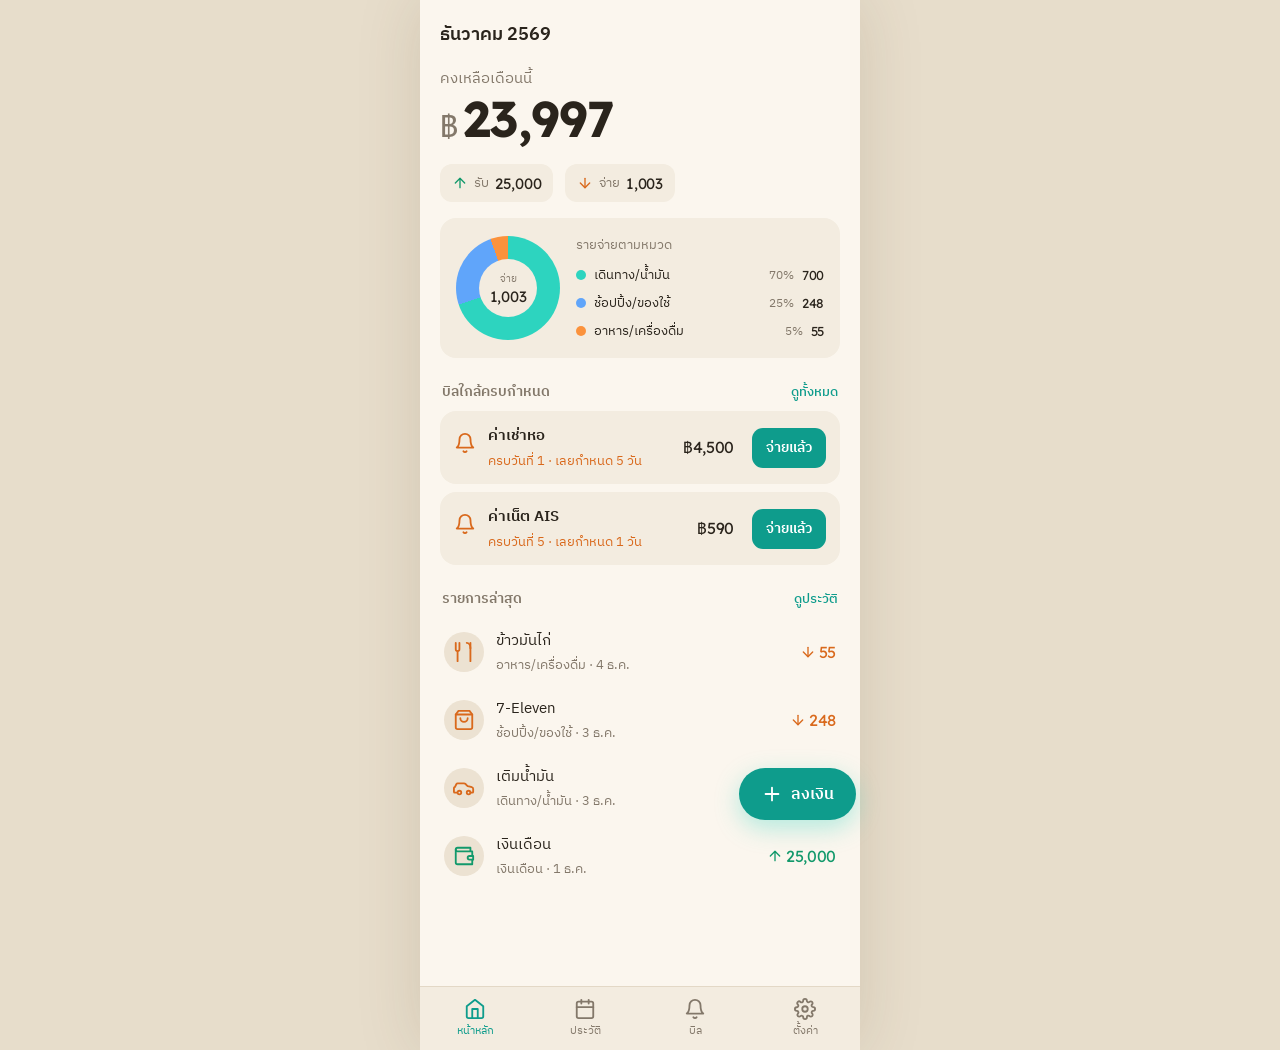
==== web-app/index.html @ 8e33aa8b "เริ่มต้น: แอปการเงิน PWA (web-app) + โค้ด Flutter เดิม Co-Authored-By: Claude Opus 4.8 <noreply@anth" ====
<!DOCTYPE html>
<html lang="th" data-theme="dark">
<head>
<meta charset="UTF-8">
<meta name="viewport" content="width=device-width, initial-scale=1.0, viewport-fit=cover, maximum-scale=1">
<meta name="theme-color" content="#0E1613">
<meta name="apple-mobile-web-app-capable" content="yes">
<meta name="apple-mobile-web-app-status-bar-style" content="black-translucent">
<meta name="apple-mobile-web-app-title" content="เงินของฉัน">
<title>เงินของฉัน</title>
<link rel="manifest" href="./manifest.webmanifest">
<link rel="apple-touch-icon" href="./icon.svg">
<link rel="icon" href="./icon.svg" type="image/svg+xml">
<link rel="preconnect" href="https://fonts.googleapis.com">
<link rel="preconnect" href="https://fonts.gstatic.com" crossorigin>
<link href="https://fonts.googleapis.com/css2?family=IBM+Plex+Sans+Thai:wght@400;500;600;700&family=Lexend:wght@400;500;600;700&display=swap" rel="stylesheet">
<link rel="stylesheet" href="./css/styles.css">
</head>
<body>

<!-- ===== SVG SPRITE ===== -->
<svg width="0" height="0" style="position:absolute" aria-hidden="true">
  <symbol id="i-food" viewBox="0 0 24 24"><path d="M3 2v7c0 1.1.9 2 2 2h0a2 2 0 0 0 2-2V2"/><path d="M5 11v11"/><path d="M19 2v20"/><path d="M19 8c0-3.3-1.8-6-4-6"/></symbol>
  <symbol id="i-car" viewBox="0 0 24 24"><path d="M19 17h2c.6 0 1-.4 1-1v-3c0-.9-.7-1.7-1.5-1.9C18.7 10.6 16 10 16 10s-1.3-1.4-2.2-2.3c-.5-.4-1.1-.7-1.8-.7H5c-.6 0-1.1.4-1.4.9l-1.4 2.9A3.7 3.7 0 0 0 1 12v4c0 .6.4 1 1 1h2"/><circle cx="7" cy="17" r="2"/><circle cx="17" cy="17" r="2"/></symbol>
  <symbol id="i-bag" viewBox="0 0 24 24"><path d="M6 2 3 6v14a2 2 0 0 0 2 2h14a2 2 0 0 0 2-2V6l-3-4Z"/><path d="M3 6h18"/><path d="M16 10a4 4 0 0 1-8 0"/></symbol>
  <symbol id="i-receipt" viewBox="0 0 24 24"><path d="M4 2v20l2-1 2 1 2-1 2 1 2-1 2 1V2l-2 1-2-1-2 1-2-1-2 1-2-1Z"/><path d="M8 7h8"/><path d="M8 11h6"/></symbol>
  <symbol id="i-home" viewBox="0 0 24 24"><path d="m3 9 9-7 9 7v11a2 2 0 0 1-2 2H5a2 2 0 0 1-2-2z"/><path d="M9 22V12h6v10"/></symbol>
  <symbol id="i-health" viewBox="0 0 24 24"><path d="M22 12h-4l-3 9L9 3l-3 9H2"/></symbol>
  <symbol id="i-fun" viewBox="0 0 24 24"><rect x="2" y="2" width="20" height="20" rx="2.2"/><line x1="7" y1="2" x2="7" y2="22"/><line x1="17" y1="2" x2="17" y2="22"/><line x1="2" y1="12" x2="22" y2="12"/></symbol>
  <symbol id="i-edu" viewBox="0 0 24 24"><path d="M4 19.5A2.5 2.5 0 0 1 6.5 17H20"/><path d="M6.5 2H20v20H6.5A2.5 2.5 0 0 1 4 19.5v-15A2.5 2.5 0 0 1 6.5 2z"/></symbol>
  <symbol id="i-save" viewBox="0 0 24 24"><line x1="3" y1="22" x2="21" y2="22"/><line x1="6" y1="18" x2="6" y2="11"/><line x1="10" y1="18" x2="10" y2="11"/><line x1="14" y1="18" x2="14" y2="11"/><line x1="18" y1="18" x2="18" y2="11"/><polygon points="12 2 20 7 4 7"/></symbol>
  <symbol id="i-grid" viewBox="0 0 24 24"><rect x="3" y="3" width="7" height="7"/><rect x="14" y="3" width="7" height="7"/><rect x="14" y="14" width="7" height="7"/><rect x="3" y="14" width="7" height="7"/></symbol>
  <symbol id="i-wallet" viewBox="0 0 24 24"><path d="M21 12V7H5a2 2 0 0 1 0-4h14v4"/><path d="M3 5v14a2 2 0 0 0 2 2h16v-5"/><path d="M18 12a2 2 0 0 0 0 4h4v-4Z"/></symbol>
  <symbol id="i-gift" viewBox="0 0 24 24"><polyline points="20 12 20 22 4 22 4 12"/><rect x="2" y="7" width="20" height="5"/><line x1="12" y1="22" x2="12" y2="7"/><path d="M12 7H7.5a2.5 2.5 0 0 1 0-5C11 2 12 7 12 7z"/><path d="M12 7h4.5a2.5 2.5 0 0 0 0-5C13 2 12 7 12 7z"/></symbol>
  <symbol id="i-brief" viewBox="0 0 24 24"><rect x="2" y="7" width="20" height="14" rx="2"/><path d="M16 21V5a2 2 0 0 0-2-2h-4a2 2 0 0 0-2 2v16"/></symbol>
  <symbol id="i-trend" viewBox="0 0 24 24"><polyline points="23 6 13.5 15.5 8.5 10.5 1 18"/><polyline points="17 6 23 6 23 12"/></symbol>
  <symbol id="i-gear" viewBox="0 0 24 24"><circle cx="12" cy="12" r="3"/><path d="M19.4 15a1.65 1.65 0 0 0 .33 1.82l.06.06a2 2 0 1 1-2.83 2.83l-.06-.06a1.65 1.65 0 0 0-1.82-.33 1.65 1.65 0 0 0-1 1.51V21a2 2 0 0 1-4 0v-.09A1.65 1.65 0 0 0 9 19.4a1.65 1.65 0 0 0-1.82.33l-.06.06a2 2 0 1 1-2.83-2.83l.06-.06a1.65 1.65 0 0 0 .33-1.82 1.65 1.65 0 0 0-1.51-1H3a2 2 0 0 1 0-4h.09A1.65 1.65 0 0 0 4.6 9a1.65 1.65 0 0 0-.33-1.82l-.06-.06a2 2 0 1 1 2.83-2.83l.06.06a1.65 1.65 0 0 0 1.82.33H9a1.65 1.65 0 0 0 1-1.51V3a2 2 0 0 1 4 0v.09a1.65 1.65 0 0 0 1 1.51 1.65 1.65 0 0 0 1.82-.33l.06-.06a2 2 0 1 1 2.83 2.83l-.06.06a1.65 1.65 0 0 0-.33 1.82V9a1.65 1.65 0 0 0 1.51 1H21a2 2 0 0 1 0 4h-.09a1.65 1.65 0 0 0-1.51 1z"/></symbol>
  <symbol id="i-bell" viewBox="0 0 24 24"><path d="M18 8a6 6 0 0 0-12 0c0 7-3 9-3 9h18s-3-2-3-9"/><path d="M13.73 21a2 2 0 0 1-3.46 0"/></symbol>
  <symbol id="i-plus" viewBox="0 0 24 24"><path d="M12 5v14M5 12h14"/></symbol>
  <symbol id="i-back" viewBox="0 0 24 24"><polyline points="15 18 9 12 15 6"/></symbol>
  <symbol id="i-chev" viewBox="0 0 24 24"><polyline points="9 18 15 12 9 6"/></symbol>
  <symbol id="i-up" viewBox="0 0 24 24"><line x1="12" y1="19" x2="12" y2="5"/><polyline points="5 12 12 5 19 12"/></symbol>
  <symbol id="i-down" viewBox="0 0 24 24"><line x1="12" y1="5" x2="12" y2="19"/><polyline points="19 12 12 19 5 12"/></symbol>
  <symbol id="i-left" viewBox="0 0 24 24"><polyline points="15 18 9 12 15 6"/></symbol>
  <symbol id="i-right" viewBox="0 0 24 24"><polyline points="9 18 15 12 9 6"/></symbol>
  <symbol id="i-bs" viewBox="0 0 24 24"><path d="M21 4H8l-7 8 7 8h13a2 2 0 0 0 2-2V6a2 2 0 0 0-2-2z"/><line x1="18" y1="9" x2="12" y2="15"/><line x1="12" y1="9" x2="18" y2="15"/></symbol>
  <symbol id="i-trash" viewBox="0 0 24 24"><polyline points="3 6 5 6 21 6"/><path d="M19 6v14a2 2 0 0 1-2 2H7a2 2 0 0 1-2-2V6m3 0V4a2 2 0 0 1 2-2h4a2 2 0 0 1 2 2v2"/></symbol>
  <symbol id="i-export" viewBox="0 0 24 24"><path d="M21 15v4a2 2 0 0 1-2 2H5a2 2 0 0 1-2-2v-4"/><polyline points="17 8 12 3 7 8"/><line x1="12" y1="3" x2="12" y2="15"/></symbol>
  <symbol id="i-import" viewBox="0 0 24 24"><path d="M21 15v4a2 2 0 0 1-2 2H5a2 2 0 0 1-2-2v-4"/><polyline points="7 10 12 15 17 10"/><line x1="12" y1="15" x2="12" y2="3"/></symbol>
  <symbol id="i-list" viewBox="0 0 24 24"><line x1="8" y1="6" x2="21" y2="6"/><line x1="8" y1="12" x2="21" y2="12"/><line x1="8" y1="18" x2="21" y2="18"/><line x1="3" y1="6" x2="3.01" y2="6"/><line x1="3" y1="12" x2="3.01" y2="12"/><line x1="3" y1="18" x2="3.01" y2="18"/></symbol>
  <symbol id="i-clock" viewBox="0 0 24 24"><circle cx="12" cy="12" r="10"/><polyline points="12 6 12 12 16 14"/></symbol>
  <symbol id="i-cal" viewBox="0 0 24 24"><rect x="3" y="4" width="18" height="18" rx="2"/><line x1="16" y1="2" x2="16" y2="6"/><line x1="8" y1="2" x2="8" y2="6"/><line x1="3" y1="10" x2="21" y2="10"/></symbol>
  <symbol id="i-grip" viewBox="0 0 24 24"><line x1="9" y1="5" x2="9" y2="19"/><line x1="15" y1="5" x2="15" y2="19"/></symbol>
  <symbol id="i-edit" viewBox="0 0 24 24"><path d="M11 4H4a2 2 0 0 0-2 2v14a2 2 0 0 0 2 2h14a2 2 0 0 0 2-2v-7"/><path d="M18.5 2.5a2.1 2.1 0 0 1 3 3L12 15l-4 1 1-4Z"/></symbol>
  <symbol id="i-moon" viewBox="0 0 24 24"><path d="M21 12.8A9 9 0 1 1 11.2 3 7 7 0 0 0 21 12.8z"/></symbol>
  <symbol id="i-sun" viewBox="0 0 24 24"><circle cx="12" cy="12" r="4"/><path d="M12 2v2M12 20v2M4.9 4.9l1.4 1.4M17.7 17.7l1.4 1.4M2 12h2M20 12h2M4.9 19.1l1.4-1.4M17.7 6.3l1.4-1.4"/></symbol>
  <symbol id="i-bank" viewBox="0 0 24 24"><path d="M3 21h18"/><path d="M4 21V10M9 21V10M15 21V10M20 21V10"/><path d="M12 3 3 8h18z"/></symbol>
  <symbol id="i-transfer" viewBox="0 0 24 24"><polyline points="17 2 21 6 17 10"/><path d="M3 6h18"/><polyline points="7 22 3 18 7 14"/><path d="M21 18H3"/></symbol>
  <symbol id="i-users" viewBox="0 0 24 24"><path d="M17 21v-2a4 4 0 0 0-4-4H5a4 4 0 0 0-4 4v2"/><circle cx="9" cy="7" r="4"/><path d="M23 21v-2a4 4 0 0 0-3-3.87"/><path d="M16 3.13a4 4 0 0 1 0 7.75"/></symbol>
  <symbol id="i-check" viewBox="0 0 24 24"><polyline points="20 6 9 17 4 12"/></symbol>
</svg>

<div class="app">
  <!-- appbar -->
  <div class="appbar">
    <span class="back" id="appbarLeft"><h1 id="appTitle">หน้าหลัก</h1></span>
    <span id="appbarRight"></span>
  </div>

  <!-- screens -->
  <div class="screen" id="screen-home" data-screen="home"></div>
  <div class="screen" id="screen-history" data-screen="history" hidden></div>
  <div class="screen" id="screen-bills" data-screen="bills" hidden></div>
  <div class="screen" id="screen-debt" data-screen="debt" hidden></div>
  <div class="screen" id="screen-wallets" data-screen="wallets" hidden></div>
  <div class="screen" id="screen-categories" data-screen="categories" hidden></div>
  <div class="screen" id="screen-settings" data-screen="settings" hidden></div>

  <!-- FAB -->
  <button class="fab" id="fab" onclick="App.openAdd()"><svg class="i"><use href="#i-plus"/></svg> ลงเงิน</button>

  <!-- bottom nav (built by app.js ตามโหมด) -->
  <nav class="nav" id="nav"></nav>
</div>

<!-- overlay mount (add sheet / bill edit / dialogs) -->
<div id="overlay"></div>

<!-- toast + update banner -->
<div class="toast" id="toast"></div>
<div class="update-banner" id="updateBanner" hidden>
  <span class="txt">มีเวอร์ชันใหม่</span>
  <button onclick="App.applyUpdate()">อัปเดต</button>
</div>

<script src="./js/store.js"></script>
<script src="./js/app.js"></script>
</body>
</html>
---- web-app/css/styles.css ----
/* ===========================================================
   เงินของฉัน — styles.css
   ธีมสว่าง/มืดผ่าน [data-theme] บน <html>
   =========================================================== */
:root {
  --base:#0E1613; --surface:#16211E; --surface-hi:#1E2C28; --divider:#26332F;
  --ink:#ECF1EE; --muted:#8FA39D; --trust:#2DD4BF; --on-trust:#06231F;
  --income:#34D399; --expense:#FB923C; --danger:#F87171;
  --page:#080d0b; --shadow:rgba(0,0,0,.5);
  --font-ui:'IBM Plex Sans Thai',sans-serif; --font-num:'Lexend',sans-serif;
}
[data-theme="light"] {
  --base:#FBF6EE; --surface:#F3ECE0; --surface-hi:#ECE2D2; --divider:#E3D8C6;
  --ink:#2A241C; --muted:#83786A; --trust:#0E9C8C; --on-trust:#FFFFFF;
  --income:#12996B; --expense:#D9691C; --danger:#D6452B;
  --page:#E7DDCB; --shadow:rgba(90,70,35,.15);
}

* { box-sizing:border-box; margin:0; padding:0; }
html, body { height:100%; }
body {
  background:var(--page); color:var(--ink); font-family:var(--font-ui);
  transition:background .2s;
}
.num { font-family:var(--font-num); font-feature-settings:"tnum" 1; letter-spacing:-.02em; }
svg.i { width:22px; height:22px; fill:none; stroke:currentColor; stroke-width:2; stroke-linecap:round; stroke-linejoin:round; }
svg.i.sm { width:16px; height:16px; }
svg.i.lg { width:26px; height:26px; }
button { font-family:inherit; }

/* ---------- app shell ---------- */
.app {
  max-width:440px; margin:0 auto; min-height:100vh; background:var(--base);
  position:relative; display:flex; flex-direction:column; overflow:hidden;
  box-shadow:0 0 60px var(--shadow);
}
@media (min-width:520px){ .app{ min-height:100vh; } }

.appbar {
  display:flex; align-items:center; justify-content:space-between;
  padding:calc(env(safe-area-inset-top) + 20px) 20px 12px;
  position:sticky; top:0; background:var(--base); z-index:6;
}
.appbar h1 { font-size:18px; font-weight:600; }
.appbar .back { display:flex; align-items:center; gap:6px; }
.icon-btn {
  color:var(--muted); width:44px; height:44px; display:grid; place-items:center;
  background:none; border:none; cursor:pointer; border-radius:12px;
}
.icon-btn:hover { background:var(--surface); }

.screen { flex:1; overflow-y:auto; padding:0 20px 96px; -webkit-overflow-scrolling:touch; }
.screen[hidden] { display:none; }

/* ---------- hero ---------- */
.hero-label { color:var(--muted); font-size:15px; margin-top:4px; }
.hero-amount { display:flex; align-items:baseline; gap:6px; margin-top:2px; }
.hero-amount .baht { font-size:30px; color:var(--muted); font-weight:500; }
.hero-amount .val { font-size:50px; font-weight:700; line-height:1.05; }
.hero-amount .val.neg { color:var(--expense); }
.pills { display:flex; gap:12px; margin-top:14px; }
.pill { background:var(--surface); border-radius:12px; padding:8px 12px; display:flex; align-items:center; gap:6px; font-size:13px; color:var(--muted); }
.pill .num { font-size:15px; color:var(--ink); }
.pill.inc svg { color:var(--income); } .pill.exp svg { color:var(--expense); }

.card { background:var(--surface); border-radius:16px; padding:16px; margin-top:16px; }
.section { color:var(--muted); font-size:14px; font-weight:600; margin:22px 2px 8px; display:flex; justify-content:space-between; align-items:center; }
.section a, .link { color:var(--trust); font-size:13px; font-weight:500; text-decoration:none; cursor:pointer; background:none; border:none; }

.empty { text-align:center; color:var(--muted); font-size:14px; padding:28px 10px; }

/* ---------- donut ---------- */
.donut-row { display:flex; gap:16px; align-items:center; }
.donut { width:104px; height:104px; border-radius:50%; flex:none; display:grid; place-items:center; position:relative; }
.donut::after { content:""; width:58px; height:58px; border-radius:50%; background:var(--surface); }
.donut .mid { position:absolute; text-align:center; }
.donut .mid .k { font-size:10px; color:var(--muted); }
.donut .mid .v { font-size:15px; }
.legend { flex:1; display:flex; flex-direction:column; gap:6px; }
.legend .cap { color:var(--muted); font-size:13px; margin-bottom:2px; }
.legend .l { display:flex; align-items:center; gap:8px; font-size:13px; }
.legend .sw { width:10px; height:10px; border-radius:50%; flex:none; }
.legend .name { flex:1; color:var(--ink); overflow:hidden; text-overflow:ellipsis; white-space:nowrap; }
.legend .pct { color:var(--muted); font-size:12px; }

/* ---------- rows ---------- */
.rowitem { display:flex; align-items:center; gap:12px; padding:10px 4px; }
.rowitem.tap { cursor:pointer; }
.avatar { width:40px; height:40px; border-radius:50%; background:var(--surface-hi); display:grid; place-items:center; flex:none; }
.rowitem .body { flex:1; min-width:0; }
.rowitem .body .t { font-size:15px; white-space:nowrap; overflow:hidden; text-overflow:ellipsis; }
.rowitem .body .s { color:var(--muted); font-size:13px; margin-top:1px; }
.amt { display:flex; align-items:center; gap:3px; font-size:16px; }
.amt.inc { color:var(--income); } .amt.exp { color:var(--expense); }

/* ---------- bill ---------- */
.bill { background:var(--surface); border-radius:16px; padding:12px 14px; display:flex; align-items:center; gap:12px; margin-top:8px; }
.bill .info { flex:1; min-width:0; }
.bill .info .t { font-weight:600; font-size:15px; }
.bill .info .s { font-size:13px; margin-top:2px; }
.s-warn { color:var(--expense); } .s-ok { color:var(--income); } .s-mut { color:var(--muted); }
.btn-pay { background:var(--trust); color:var(--on-trust); border:none; cursor:pointer; height:40px; padding:0 14px; border-radius:11px; font-weight:600; font-size:14px; flex:none; }
.btn-pay.undo { background:var(--surface-hi); color:var(--muted); }

/* ---------- fab + nav ---------- */
.fab {
  position:fixed; left:50%; transform:translateX(calc(220px - 100% - 4px)); bottom:80px;
  background:var(--trust); color:var(--on-trust); border:none; cursor:pointer; height:52px; padding:0 22px;
  border-radius:26px; font-weight:600; font-size:16px; display:flex; align-items:center; gap:8px;
  box-shadow:0 8px 24px rgba(45,212,191,.35); z-index:7;
}
@media (max-width:459px){ .fab{ left:auto; right:20px; transform:none; } }
.nav {
  position:sticky; bottom:0; left:0; right:0; height:calc(64px + env(safe-area-inset-bottom));
  padding-bottom:env(safe-area-inset-bottom);
  background:var(--surface); border-top:1px solid var(--divider); display:flex; align-items:center; z-index:6;
}
.nav button { flex:1; display:flex; flex-direction:column; align-items:center; gap:2px; color:var(--muted); font-size:11px; background:none; border:none; cursor:pointer; padding:8px 0; }
.nav button.on { color:var(--trust); }

/* ---------- bottom sheet / modal ---------- */
.sheet-dim { position:fixed; inset:0; background:rgba(0,0,0,.55); display:flex; flex-direction:column; justify-content:flex-end; z-index:20; }
.sheet-dim[hidden] { display:none; }
.sheet { background:var(--surface-hi); border-radius:24px 24px 0 0; padding:16px 20px calc(22px + env(safe-area-inset-bottom)); max-width:440px; width:100%; margin:0 auto; max-height:94vh; overflow-y:auto; }
.grab { width:40px; height:4px; background:var(--divider); border-radius:2px; margin:0 auto 14px; }

.toggle { background:var(--surface); border-radius:12px; padding:4px; display:flex; gap:4px; }
.seg { flex:1; height:44px; border-radius:9px; display:grid; place-items:center; font-weight:600; font-size:15px; color:var(--muted); cursor:pointer; border:none; background:none; }
.seg.on-exp { background:rgba(251,146,60,.18); color:var(--expense); }
.seg.on-inc { background:rgba(52,211,153,.18); color:var(--income); }
.seg.on-trust { background:rgba(45,212,191,.18); color:var(--trust); }

.amount-big { display:flex; justify-content:center; align-items:baseline; gap:8px; margin:20px 0 8px; }
.amount-big .baht { font-size:28px; color:var(--muted); }
.amount-big .val { font-size:46px; font-weight:700; }
.amount-big .val.exp { color:var(--expense); } .amount-big .val.inc { color:var(--income); }

.chips { display:flex; gap:8px; overflow-x:auto; padding:6px 0; }
.chips::-webkit-scrollbar { height:0; }
.chip { width:80px; flex:none; background:var(--surface); border-radius:12px; padding:10px 4px; display:flex; flex-direction:column; align-items:center; gap:6px; border:1.5px solid transparent; color:var(--muted); cursor:pointer; }
.chip.sel { border-color:var(--trust); background:rgba(45,212,191,.15); }
.chip.sel svg, .chip.sel .nm { color:var(--ink); }
.chip .nm { font-size:11px; text-align:center; color:inherit; line-height:1.15; }
.chip.add { border:1.5px dashed var(--divider); justify-content:center; }
.chip.add svg, .chip.add .nm { color:var(--trust); }

.pad { display:grid; grid-template-columns:repeat(3,1fr); gap:4px; margin-top:10px; }
.key { height:48px; display:grid; place-items:center; font-family:var(--font-num); font-size:24px; border-radius:12px; cursor:pointer; color:var(--ink); background:none; border:none; }
.key:active { background:var(--surface); }
.save { width:100%; height:52px; margin-top:12px; border:none; border-radius:12px; font-weight:600; font-size:16px; cursor:pointer; color:#fff; }
.save.exp { background:var(--expense); } .save.inc { background:var(--income); }

/* ---------- form ---------- */
.field-label { color:var(--muted); font-size:13px; margin:16px 2px 8px; }
.input { width:100%; background:var(--surface); border:1px solid var(--divider); border-radius:12px; padding:13px 14px; color:var(--ink); font-family:var(--font-ui); font-size:15px; }
.input.num { font-family:var(--font-num); }
.input::placeholder { color:var(--muted); }
.switch-row { display:flex; align-items:center; justify-content:space-between; margin-top:16px; gap:12px; }
.switch-row .txt .t { font-size:15px; } .switch-row .txt .s { color:var(--muted); font-size:12px; margin-top:2px; }
.sw-ui { width:44px; height:26px; border-radius:13px; background:var(--divider); position:relative; flex:none; cursor:pointer; border:none; }
.sw-ui.on { background:var(--trust); }
.sw-ui::after { content:""; position:absolute; top:3px; left:3px; width:20px; height:20px; border-radius:50%; background:#fff; transition:.2s; }
.sw-ui.on::after { left:21px; }
.wrap-chips { display:flex; flex-wrap:wrap; gap:8px; }
.cchip { padding:8px 14px; border-radius:20px; background:var(--surface); color:var(--muted); font-size:13px; border:1px solid transparent; cursor:pointer; display:inline-flex; align-items:center; gap:6px; }
.cchip.on { background:rgba(45,212,191,.20); color:var(--ink); border-color:var(--trust); }
.cchip.add { border:1px dashed var(--divider); color:var(--trust); }
.cchip .x { display:inline-flex; align-items:center; font-size:16px; line-height:1; opacity:.8; }
.btn-primary { width:100%; height:52px; margin-top:20px; border:none; border-radius:12px; background:var(--trust); color:var(--on-trust); font-weight:600; font-size:16px; cursor:pointer; }
.btn-ghost { width:100%; height:48px; margin-top:10px; border:1px solid var(--divider); border-radius:12px; background:none; color:var(--muted); font-weight:600; font-size:15px; cursor:pointer; }
.range-days { display:grid; grid-template-columns:repeat(auto-fit,minmax(60px,1fr)); gap:6px; }

/* ---------- settings ---------- */
.set-head { color:var(--muted); font-size:12px; font-weight:600; letter-spacing:.5px; margin:18px 2px 6px; }
.set-item { display:flex; align-items:center; gap:14px; padding:14px 4px; width:100%; background:none; border:none; text-align:left; cursor:pointer; color:var(--ink); }
.set-item .ic { color:var(--trust); display:flex; }
.set-item .body { flex:1; } .set-item .body .t { font-size:15px; } .set-item .body .s { color:var(--muted); font-size:12px; margin-top:2px; }
.divider { height:1px; background:var(--divider); margin:6px 0; }

/* ---------- manage categories ---------- */
.cat-row { display:flex; align-items:center; gap:10px; background:var(--surface); border-radius:14px; padding:10px 12px; margin-top:8px; }
.cat-row .nm { flex:1; font-size:15px; }
.cat-row .act { color:var(--muted); width:36px; height:36px; display:grid; place-items:center; border-radius:10px; background:none; border:none; cursor:pointer; }
.cat-row .act:hover { background:var(--surface-hi); }
.cat-row .act.del { color:var(--danger); }
.cat-row .act:disabled { opacity:.3; cursor:default; }
.add-btn { width:100%; height:48px; margin-top:12px; border:1.5px dashed var(--divider); border-radius:14px; background:none; color:var(--trust); font-weight:600; font-size:15px; cursor:pointer; display:flex; align-items:center; justify-content:center; gap:8px; }

/* ---------- history ---------- */
.hist-nav { display:flex; align-items:center; justify-content:space-between; background:var(--surface); border-radius:14px; padding:8px 8px; margin-top:8px; }
.hist-nav .lbl { font-size:16px; font-weight:600; }
.hist-nav .icon-btn:disabled { opacity:.3; }
.mode-tabs { display:flex; gap:6px; margin-top:12px; }
.mode-tabs button { flex:1; height:38px; border-radius:10px; border:1px solid var(--divider); background:none; color:var(--muted); font-weight:600; font-size:13px; cursor:pointer; }
.mode-tabs button.on { background:rgba(45,212,191,.15); color:var(--trust); border-color:var(--trust); }
.range-row { display:flex; gap:10px; margin-top:12px; }
.range-row .col { flex:1; }
.sum-grid { display:flex; gap:10px; margin-top:14px; }
.sum-card { flex:1; background:var(--surface); border-radius:14px; padding:12px 14px; }
.sum-card .k { color:var(--muted); font-size:12px; }
.sum-card .v { font-size:20px; margin-top:4px; font-weight:600; }
.sum-card.inc .v { color:var(--income); } .sum-card.exp .v { color:var(--expense); }

/* ---------- toast + update banner ---------- */
.toast { position:fixed; left:50%; bottom:96px; transform:translateX(-50%); background:var(--ink); color:var(--base); padding:11px 18px; border-radius:22px; font-size:14px; font-weight:500; z-index:60; opacity:0; transition:opacity .2s, transform .2s; pointer-events:none; white-space:nowrap; }
.toast.show { opacity:1; transform:translateX(-50%) translateY(-4px); }
.update-banner { position:fixed; left:16px; right:16px; bottom:80px; max-width:408px; margin:0 auto; background:var(--trust); color:var(--on-trust); border-radius:14px; padding:12px 14px; display:flex; align-items:center; gap:12px; z-index:40; box-shadow:0 8px 24px var(--shadow); }
.update-banner[hidden] { display:none; }
.update-banner .txt { flex:1; font-size:14px; font-weight:600; }
.update-banner button { background:var(--on-trust); color:var(--trust); border:none; border-radius:10px; padding:8px 14px; font-weight:700; font-size:13px; cursor:pointer; }

/* ---------- theme toggle (settings inline) ---------- */
.seg-sm { height:34px; padding:0 14px; font-size:13px; flex:none; border-radius:9px; }

/* ---------- wallets / debt ---------- */
.wallet-bal { font-weight:600; font-size:16px; }
.badge { font-size:11px; padding:2px 8px; border-radius:10px; background:var(--surface-hi); color:var(--muted); font-family:var(--font-ui); }
.progress { height:6px; background:var(--surface-hi); border-radius:3px; margin-top:10px; overflow:hidden; }
.progress > span { display:block; height:100%; background:var(--trust); border-radius:3px; }
.pay-row { display:flex; align-items:center; gap:8px; padding:8px 2px; font-size:14px; color:var(--ink); }
.pay-row svg { color:var(--income); flex:none; }
.pay-row .del { margin-left:auto; color:var(--danger); background:none; border:none; cursor:pointer; padding:4px; }

/* ---------- sheet animations ---------- */
@keyframes dimIn { from { opacity:0; } to { opacity:1; } }
@keyframes sheetUp { from { transform:translateY(100%); } to { transform:translateY(0); } }
.sheet-dim.anim { animation:dimIn .18s ease both; }
.sheet-dim.anim .sheet { animation:sheetUp .30s cubic-bezier(.22,1,.36,1) both; }
.grab { cursor:pointer; }
@keyframes savedPop { 0% { transform:scale(1); } 35% { transform:scale(1.18); } 100% { transform:scale(1); } }
.amount-big.saved .val { animation:savedPop .4s ease; }
@keyframes ringPulse { 0% { box-shadow:0 0 0 0 rgba(45,212,191,.5); } 100% { box-shadow:0 0 0 14px rgba(45,212,191,0); } }
.save.saved { animation:ringPulse .5s ease; }
@media (prefers-reduced-motion: reduce) {
  .sheet-dim.anim, .sheet-dim.anim .sheet, .amount-big.saved .val, .save.saved { animation:none; }
}
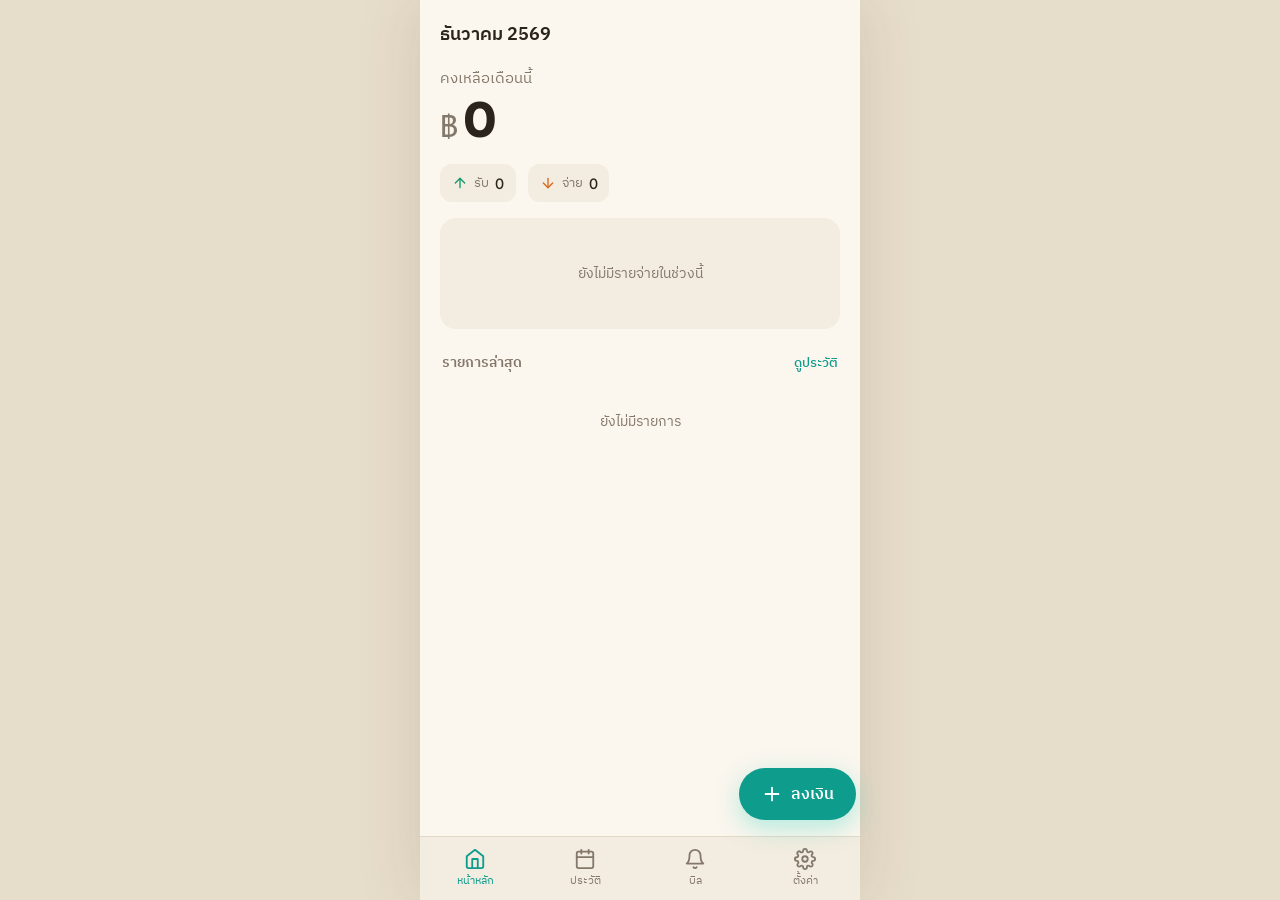
==== commit 4dad733d: "เพิ่มระบบติดตั้งแอป (PWA): แบนเนอร์ + ปุ่มติดตั้ง Android + คำแนะนำ iOS + เมนูในตั้งค่า Co-Authored-" ====
--- a/web-app/index.html
+++ b/web-app/index.html
@@ -92,6 +92,12 @@
   <span class="txt">มีเวอร์ชันใหม่</span>
   <button onclick="App.applyUpdate()">อัปเดต</button>
 </div>
+<div class="install-banner" id="installBanner" hidden>
+  <span class="ic"><svg class="i"><use href="#i-import"/></svg></span>
+  <div class="txt"><b>ติดตั้งแอปลงเครื่อง</b><span>เปิดเร็ว ใช้ออฟไลน์ได้ เหมือนแอปจริง</span></div>
+  <button class="go" onclick="App.installApp()">ติดตั้ง</button>
+  <button class="x" onclick="App.dismissInstall()" aria-label="ปิด">✕</button>
+</div>
 
 <script src="./js/store.js"></script>
 <script src="./js/app.js"></script>
--- a/web-app/css/styles.css
+++ b/web-app/css/styles.css
@@ -209,6 +209,24 @@
 .update-banner .txt { flex:1; font-size:14px; font-weight:600; }
 .update-banner button { background:var(--on-trust); color:var(--trust); border:none; border-radius:10px; padding:8px 14px; font-weight:700; font-size:13px; cursor:pointer; }
 
+/* install banner */
+.install-banner { position:fixed; left:16px; right:16px; bottom:80px; max-width:408px; margin:0 auto;
+  background:var(--surface-hi); border:1px solid var(--divider); border-radius:16px; padding:12px 14px;
+  display:flex; align-items:center; gap:12px; z-index:40; box-shadow:0 10px 30px var(--shadow); }
+.install-banner[hidden] { display:none; }
+.install-banner .ic { color:var(--trust); display:flex; flex:none; }
+.install-banner .txt { flex:1; display:flex; flex-direction:column; line-height:1.3; }
+.install-banner .txt b { font-size:14px; }
+.install-banner .txt span { font-size:12px; color:var(--muted); }
+.install-banner .go { background:var(--trust); color:var(--on-trust); border:none; border-radius:10px; padding:9px 16px; font-weight:700; font-size:14px; cursor:pointer; flex:none; }
+.install-banner .x { background:none; border:none; color:var(--muted); font-size:16px; cursor:pointer; padding:4px 6px; flex:none; }
+
+/* install steps (iOS sheet) */
+.step { display:flex; gap:12px; align-items:flex-start; padding:12px 2px; }
+.step .n { width:26px; height:26px; border-radius:50%; background:var(--trust); color:var(--on-trust); font-weight:700; font-size:14px; display:grid; place-items:center; flex:none; font-family:var(--font-num); }
+.step .d { flex:1; font-size:15px; padding-top:2px; }
+.step .d small { color:var(--muted); font-size:13px; }
+
 /* ---------- theme toggle (settings inline) ---------- */
 .seg-sm { height:34px; padding:0 14px; font-size:13px; flex:none; border-radius:9px; }
 
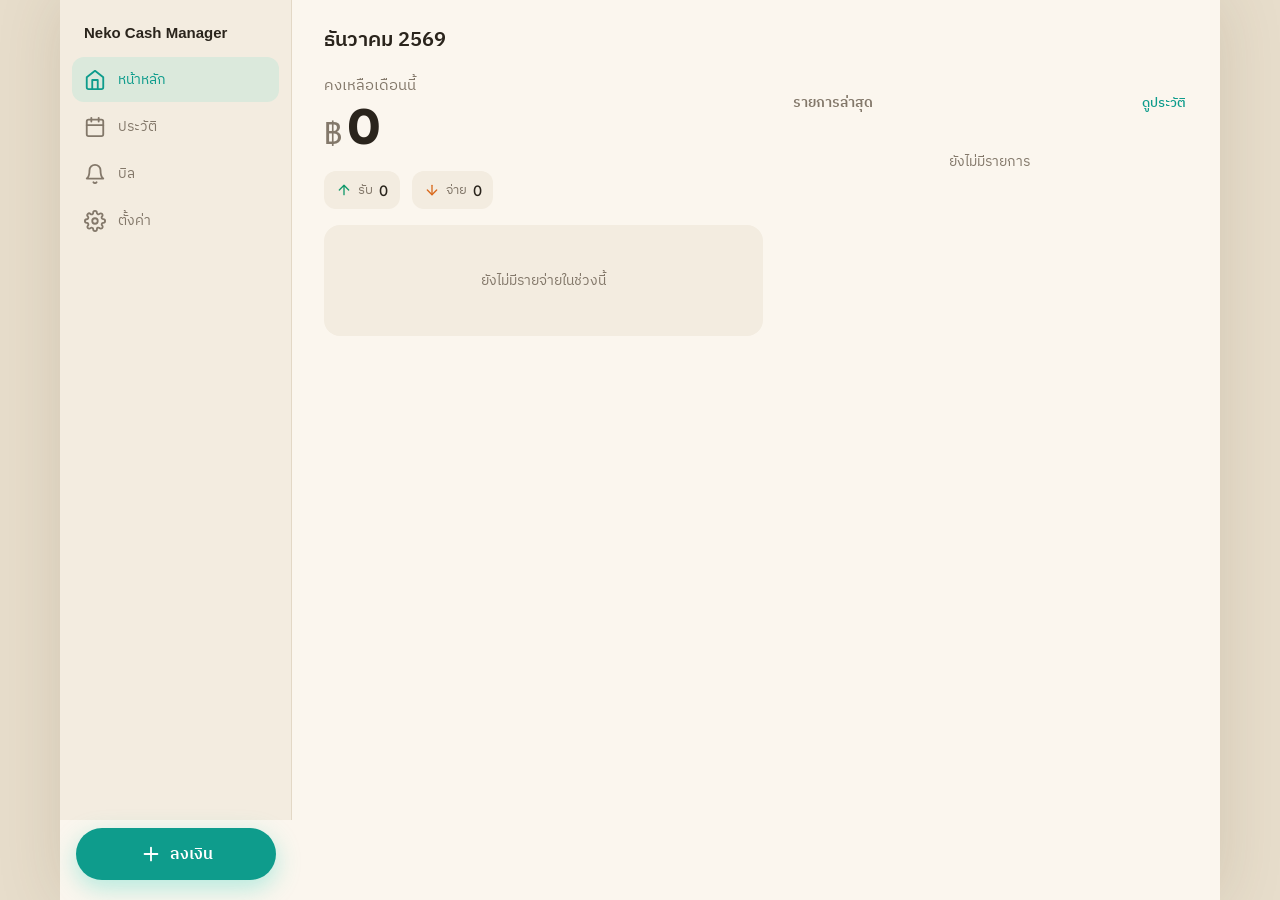
==== commit f2921132: "v0.13: โหมดติ๊กเลือกเคลียหนี้หลายก้อนรวดเดียว หน้าหนี้: เพิ่มปุ่ม "เลือกเคลีย" เข้าโหมดติ๊กเลือก — ต" ====
--- a/web-app/index.html
+++ b/web-app/index.html
@@ -6,14 +6,14 @@
 <meta name="theme-color" content="#0E1613">
 <meta name="apple-mobile-web-app-capable" content="yes">
 <meta name="apple-mobile-web-app-status-bar-style" content="black-translucent">
-<meta name="apple-mobile-web-app-title" content="เงินของฉัน">
-<title>เงินของฉัน</title>
+<meta name="apple-mobile-web-app-title" content="Cash Manager">
+<title>Neko Cash Manager</title>
 <link rel="manifest" href="./manifest.webmanifest">
 <link rel="apple-touch-icon" href="./icon.svg">
 <link rel="icon" href="./icon.svg" type="image/svg+xml">
 <link rel="preconnect" href="https://fonts.googleapis.com">
 <link rel="preconnect" href="https://fonts.gstatic.com" crossorigin>
-<link href="https://fonts.googleapis.com/css2?family=IBM+Plex+Sans+Thai:wght@400;500;600;700&family=Lexend:wght@400;500;600;700&display=swap" rel="stylesheet">
+<link href="https://fonts.googleapis.com/css2?family=IBM+Plex+Sans+Thai:wght@400;500;600;700&family=Lexend:wght@400;500;600;700&family=Manrope:wght@400;500;600;700;800&display=swap" rel="stylesheet">
 <link rel="stylesheet" href="./css/styles.css">
 </head>
 <body>
@@ -58,9 +58,21 @@
   <symbol id="i-transfer" viewBox="0 0 24 24"><polyline points="17 2 21 6 17 10"/><path d="M3 6h18"/><polyline points="7 22 3 18 7 14"/><path d="M21 18H3"/></symbol>
   <symbol id="i-users" viewBox="0 0 24 24"><path d="M17 21v-2a4 4 0 0 0-4-4H5a4 4 0 0 0-4 4v2"/><circle cx="9" cy="7" r="4"/><path d="M23 21v-2a4 4 0 0 0-3-3.87"/><path d="M16 3.13a4 4 0 0 1 0 7.75"/></symbol>
   <symbol id="i-check" viewBox="0 0 24 24"><polyline points="20 6 9 17 4 12"/></symbol>
+  <symbol id="i-minus" viewBox="0 0 24 24"><path d="M5 12h14"/></symbol>
+  <symbol id="i-eye" viewBox="0 0 24 24"><path d="M1 12s4-8 11-8 11 8 11 8-4 8-11 8-11-8-11-8z"/><circle cx="12" cy="12" r="3"/></symbol>
+  <symbol id="i-eye-off" viewBox="0 0 24 24"><path d="M17.94 17.94A10.07 10.07 0 0 1 12 20c-7 0-11-8-11-8a18.45 18.45 0 0 1 5.06-5.94M9.9 4.24A9.12 9.12 0 0 1 12 4c7 0 11 8 11 8a18.5 18.5 0 0 1-2.16 3.19m-6.72-1.07a3 3 0 1 1-4.24-4.24"/><line x1="1" y1="1" x2="23" y2="23"/></symbol>
 </svg>
 
 <div class="app">
+  <!-- ท้องฟ้าดวงดาว (แสดงเฉพาะชุดสี "ดวงดาว") -->
+  <div class="sky" aria-hidden="true">
+    <div class="neb neb1"></div>
+    <div class="neb neb2"></div>
+    <span class="tw tw1">✦</span>
+    <span class="tw tw2">✧</span>
+    <span class="tw tw3">✧</span>
+  </div>
+
   <!-- appbar -->
   <div class="appbar">
     <span class="back" id="appbarLeft"><h1 id="appTitle">หน้าหลัก</h1></span>
@@ -72,6 +84,7 @@
   <div class="screen" id="screen-history" data-screen="history" hidden></div>
   <div class="screen" id="screen-bills" data-screen="bills" hidden></div>
   <div class="screen" id="screen-debt" data-screen="debt" hidden></div>
+  <div class="screen" id="screen-tax" data-screen="tax" hidden></div>
   <div class="screen" id="screen-wallets" data-screen="wallets" hidden></div>
   <div class="screen" id="screen-categories" data-screen="categories" hidden></div>
   <div class="screen" id="screen-settings" data-screen="settings" hidden></div>
--- a/web-app/css/styles.css
+++ b/web-app/css/styles.css
@@ -16,6 +16,84 @@
   --page:#E7DDCB; --shadow:rgba(90,70,35,.15);
 }
 
+/* ===========================================================
+   ชุดสี "ดวงดาว" (Starry Night) — เลือกได้ในตั้งค่า > ชุดสี
+   ทำงานสองแกน: [data-palette="star"] × [data-theme=light|dark]
+   =========================================================== */
+[data-palette="star"] {                 /* star · โหมดกลางคืน (default) */
+  --base:#0B1730; --surface:rgba(255,255,255,.06); --surface-hi:#1A2745;
+  --divider:rgba(255,255,255,.14);
+  --ink:#F5F7FF; --muted:#9FB3DE; --trust:#FFC200; --on-trust:#10254B;
+  --income:#34D399; --expense:#FB923C; --danger:#F87171;
+  --page:#060B18; --shadow:rgba(0,0,0,.45);
+  --comet:#6FD3E8;
+  --font-ui:'Manrope','IBM Plex Sans Thai',sans-serif;
+}
+[data-palette="star"][data-theme="light"] {   /* star · โหมดกลางวัน */
+  --base:#EAF2FB; --surface:rgba(255,255,255,.85); --surface-hi:#DCEBFB;
+  --divider:#CFE0F5;
+  --ink:#10254B; --muted:#5B6E99; --trust:#E8A800; --on-trust:#10254B;
+  --income:#12996B; --expense:#D9691C; --danger:#D6452B;
+  --page:#DCEBFB; --shadow:rgba(16,37,75,.10);
+  --comet:#368ACE;
+  --font-ui:'Manrope','IBM Plex Sans Thai',sans-serif;
+}
+
+/* พื้นหลังท้องฟ้า: ไล่เฉดน้ำเงิน + จุดดาวสองชั้น (บนตัวแอป) */
+[data-palette="star"] .app {
+  background-color:var(--base);
+  background-image:
+    linear-gradient(180deg,#0A1226 0%,#132A56 55%,#0B275D 100%),
+    radial-gradient(circle, rgba(255,255,255,.55) 1px, transparent 1.6px),
+    radial-gradient(circle, rgba(255,255,255,.40) 1.2px, transparent 2px);
+  background-size:100% 100%,26px 26px,64px 64px;
+  background-position:0 0,0 0,14px 20px;
+  background-repeat:no-repeat,repeat,repeat;
+}
+[data-palette="star"][data-theme="light"] .app {
+  background-image:
+    linear-gradient(180deg,#EAF2FB 0%,#F6FAFF 100%),
+    radial-gradient(circle, rgba(16,37,75,.14) 1px, transparent 1.6px),
+    radial-gradient(circle, rgba(16,37,75,.10) 1.2px, transparent 2px);
+}
+/* appbar/nav โปร่งให้ท้องฟ้าทะลุ + เบลอแบบกระจก */
+[data-palette="star"] .appbar { background:transparent; backdrop-filter:blur(6px); }
+[data-palette="star"] .nav { backdrop-filter:blur(10px); }
+[data-palette="star"] .card,
+[data-palette="star"] .sheet,
+[data-palette="star"] .bill { backdrop-filter:blur(10px); }
+
+/* ชั้นตกแต่ง: เนบิวลา + ดาวกระพริบ (โชว์เฉพาะชุดสีดวงดาว, อยู่หลังเนื้อหา) */
+.sky { display:none; }
+[data-palette="star"] .sky {
+  display:block; position:absolute; inset:0; overflow:hidden;
+  pointer-events:none; z-index:0;
+}
+[data-palette="star"] .screen { position:relative; z-index:1; }
+.sky .neb { position:absolute; border-radius:50%; filter:blur(70px); }
+.sky .neb1 { top:-120px; right:-120px; width:280px; height:280px; background:rgba(255,194,0,.12); }
+.sky .neb2 { bottom:40px; left:-140px; width:300px; height:300px; background:rgba(111,211,232,.16); }
+[data-palette="star"][data-theme="light"] .sky .neb1 { background:rgba(54,138,206,.16); }
+[data-palette="star"][data-theme="light"] .sky .neb2 { background:rgba(232,168,0,.12); }
+.sky .tw { position:absolute; line-height:1; }
+.sky .tw1 { top:96px; right:26px; font-size:22px; color:var(--trust); text-shadow:0 0 18px rgba(255,194,0,.5); animation:twinkle 2.4s ease-in-out infinite; }
+.sky .tw2 { top:78px; right:58px; font-size:12px; color:var(--comet); text-shadow:0 0 14px rgba(111,211,232,.45); animation:twinkle 3.1s ease-in-out infinite .4s; }
+.sky .tw3 { top:210px; left:26px; font-size:13px; color:var(--comet); text-shadow:0 0 14px rgba(111,211,232,.45); animation:twinkle 2.8s ease-in-out infinite .9s; }
+@keyframes twinkle { 0%,100% { opacity:.35; transform:scale(.85); } 50% { opacity:1; transform:scale(1.1); } }
+
+/* ปรับ accent สีทองให้เข้าชุด (จากเดิมที่ hardcode สีเขียว teal) */
+[data-palette="star"] .seg.on-trust,
+[data-palette="star"] .chip.sel,
+[data-palette="star"] .cchip.on,
+[data-palette="star"] .mode-tabs button.on,
+[data-palette="star"] .tax-badge { background:rgba(255,194,0,.16); }
+[data-palette="star"] .fab { box-shadow:0 10px 26px rgba(255,194,0,.38); }
+[data-palette="star"] .progress > span { background:var(--trust); }
+
+@media (prefers-reduced-motion: reduce) {
+  .sky .tw { animation:none; }
+}
+
 * { box-sizing:border-box; margin:0; padding:0; }
 html, body { height:100%; }
 body {
@@ -30,11 +108,10 @@
 
 /* ---------- app shell ---------- */
 .app {
-  max-width:440px; margin:0 auto; min-height:100vh; background:var(--base);
+  max-width:440px; margin:0 auto; height:100vh; height:100dvh; background:var(--base);
   position:relative; display:flex; flex-direction:column; overflow:hidden;
   box-shadow:0 0 60px var(--shadow);
 }
-@media (min-width:520px){ .app{ min-height:100vh; } }
 
 .appbar {
   display:flex; align-items:center; justify-content:space-between;
@@ -101,6 +178,24 @@
 .s-warn { color:var(--expense); } .s-ok { color:var(--income); } .s-mut { color:var(--muted); }
 .btn-pay { background:var(--trust); color:var(--on-trust); border:none; cursor:pointer; height:40px; padding:0 14px; border-radius:11px; font-weight:600; font-size:14px; flex:none; }
 .btn-pay.undo { background:var(--surface-hi); color:var(--muted); }
+.btn-pay[disabled] { background:var(--surface-hi); color:var(--muted); cursor:default; }
+
+/* ---------- ติ๊กเลือกหลายรายการ (หน้าหนี้) ---------- */
+.cbox {
+  width:24px; height:24px; border-radius:8px; flex:none; display:grid; place-items:center;
+  border:2px solid var(--divider); color:transparent; background:transparent; transition:background .12s, border-color .12s;
+}
+.cbox.on { background:var(--trust); border-color:var(--trust); color:var(--on-trust); }
+.cbox.part { border-color:var(--trust); color:var(--trust); }
+.cbox.lock { border-style:dashed; opacity:.6; }
+.card.tap { cursor:pointer; }
+.selbar {
+  position:sticky; bottom:0; z-index:5; margin:14px -20px 0; padding:12px 20px calc(12px + env(safe-area-inset-bottom));
+  background:var(--surface-hi); border-top:1px solid var(--divider);
+  display:flex; align-items:center; gap:12px; box-shadow:0 -6px 20px var(--shadow);
+}
+.selbar .txt { flex:1; min-width:0; font-size:14px; color:var(--muted); }
+.selbar .txt b { color:var(--ink); font-size:16px; }
 
 /* ---------- fab + nav ---------- */
 .fab {
@@ -177,6 +272,15 @@
 .set-item .body { flex:1; } .set-item .body .t { font-size:15px; } .set-item .body .s { color:var(--muted); font-size:12px; margin-top:2px; }
 .divider { height:1px; background:var(--divider); margin:6px 0; }
 
+/* ---------- changelog (เกี่ยวกับ > มีอะไรใหม่) ---------- */
+.changelog { background:var(--surface); border-radius:14px; padding:12px 14px; margin-top:8px; }
+.cl-head { display:flex; align-items:center; gap:8px; margin-bottom:6px; }
+.cl-ver { font-family:var(--font-num); font-size:13px; font-weight:600; color:var(--trust); }
+.cl-date { font-size:12px; color:var(--muted); }
+.cl-list { list-style:none; display:flex; flex-direction:column; gap:4px; }
+.cl-list li { position:relative; padding-left:16px; font-size:14px; color:var(--ink); line-height:1.45; }
+.cl-list li::before { content:""; position:absolute; left:4px; top:9px; width:5px; height:5px; border-radius:50%; background:var(--trust); }
+
 /* ---------- manage categories ---------- */
 .cat-row { display:flex; align-items:center; gap:10px; background:var(--surface); border-radius:14px; padding:10px 12px; margin-top:8px; }
 .cat-row .nm { flex:1; font-size:15px; }
@@ -252,3 +356,73 @@
 @media (prefers-reduced-motion: reduce) {
   .sheet-dim.anim, .sheet-dim.anim .sheet, .amount-big.saved .val, .save.saved { animation:none; }
 }
+
+/* ---------- tax screen ---------- */
+.tax-hero { background:var(--surface-hi); border-radius:20px; padding:20px; margin-top:14px; text-align:center; }
+.tax-hero.has-tax { background:linear-gradient(135deg,#1e1b30,#2d1f3d); }
+[data-theme="light"] .tax-hero.has-tax { background:linear-gradient(135deg,#ede9fe,#f3e8ff); }
+.tax-label { font-size:13px; color:var(--muted); margin-bottom:6px; }
+.tax-amount { font-size:32px; font-weight:700; color:var(--ink); }
+.tax-hero.has-tax .tax-amount { color:#c084fc; }
+.tax-net { font-size:13px; color:var(--muted); margin-top:4px; }
+.tax-rows { background:var(--surface); border-radius:12px; overflow:hidden; margin-top:4px; }
+.tax-row { display:flex; justify-content:space-between; align-items:center; padding:10px 14px; font-size:14px; border-bottom:1px solid var(--divider); }
+.tax-row:last-child { border-bottom:none; }
+.tax-row.total { font-weight:600; background:var(--surface-hi); }
+.tax-badge { font-size:11px; color:var(--trust); background:rgba(45,212,191,.15); padding:2px 7px; border-radius:10px; margin-left:6px; }
+
+/* ===========================================================
+   เลย์เอาต์จอกว้าง (PC / แท็บเล็ตแนวนอน ≥900px)
+   จอแคบกว่านี้ = เลย์เอาต์มือถือเดิมทุกอย่าง
+   =========================================================== */
+.fab[hidden] { display:none; }
+/* .cols/.col = ตัวห่อในหน้าหลัก — บนมือถือทำตัวเหมือนไม่มี (display:contents) */
+.cols, .cols .col { display:contents; }
+
+@media (min-width:900px) {
+  .app {
+    max-width:1160px;
+    display:grid; grid-template-columns:232px minmax(0,1fr);
+    grid-template-rows:auto minmax(0,1fr) auto;
+    grid-template-areas:"nav appbar" "nav screen" "fab screen";
+  }
+  .appbar { grid-area:appbar; position:static; padding:24px 32px 12px; }
+  .appbar h1 { font-size:20px; }
+  .screen { grid-area:screen; min-height:0; padding:0 32px 48px; }
+  .screen > * { max-width:760px; }
+  .screen > .cols { max-width:none; }
+
+  /* nav ล่าง → sidebar ซ้าย */
+  .nav {
+    grid-area:nav; position:static; height:auto;
+    flex-direction:column; align-items:stretch; gap:2px;
+    padding:20px 12px 8px; border-top:none; border-right:1px solid var(--divider);
+  }
+  .nav::before { content:"Neko Cash Manager"; font-size:15px; font-weight:700; color:var(--ink); padding:4px 12px 14px; }
+  .nav button { flex:0 0 auto; flex-direction:row; justify-content:flex-start; gap:12px; font-size:14px; padding:11px 12px; border-radius:12px; }
+  .nav button.on { background:rgba(45,212,191,.12); }
+  [data-palette="star"] .nav button.on { background:rgba(255,194,0,.14); }
+
+  /* fab → ปุ่มเต็มแถบซ้ายล่าง */
+  .fab { grid-area:fab; position:static; transform:none; margin:8px 16px 20px; justify-content:center; }
+
+  /* แถบติ๊กเลือก — อยู่ในคอลัมน์เนื้อหา ไม่ต้องกินเต็มขอบจอ */
+  .selbar { margin-left:0; margin-right:0; padding:12px 16px; border-radius:14px 14px 0 0; border:1px solid var(--divider); border-bottom:none; }
+
+  /* หน้าหลักแบ่ง 2 คอลัมน์ */
+  .cols { display:grid; grid-template-columns:minmax(0,1.05fr) minmax(0,.95fr); gap:0 28px; align-items:start; }
+  .cols .col { display:block; min-width:0; }
+
+  /* แถวหมวดหมู่ → ขึ้นหลายแถวแทนการเลื่อนข้าง (เมาส์เลื่อนแนวนอนลำบาก) */
+  .chips { flex-wrap:wrap; }
+
+  /* bottom sheet → ไดอะล็อกกลางจอ */
+  .sheet-dim { justify-content:center; align-items:center; padding:32px; }
+  .sheet { border-radius:24px; max-width:520px; max-height:88vh; padding-bottom:22px; }
+  .sheet-dim.anim .sheet { animation:sheetPop .22s ease both; }
+  .grab { display:none; }
+
+  .toast { bottom:40px; }
+  .update-banner, .install-banner { left:auto; right:24px; bottom:24px; }
+}
+@keyframes sheetPop { from { opacity:0; transform:translateY(16px) scale(.98); } to { opacity:1; transform:none; } }
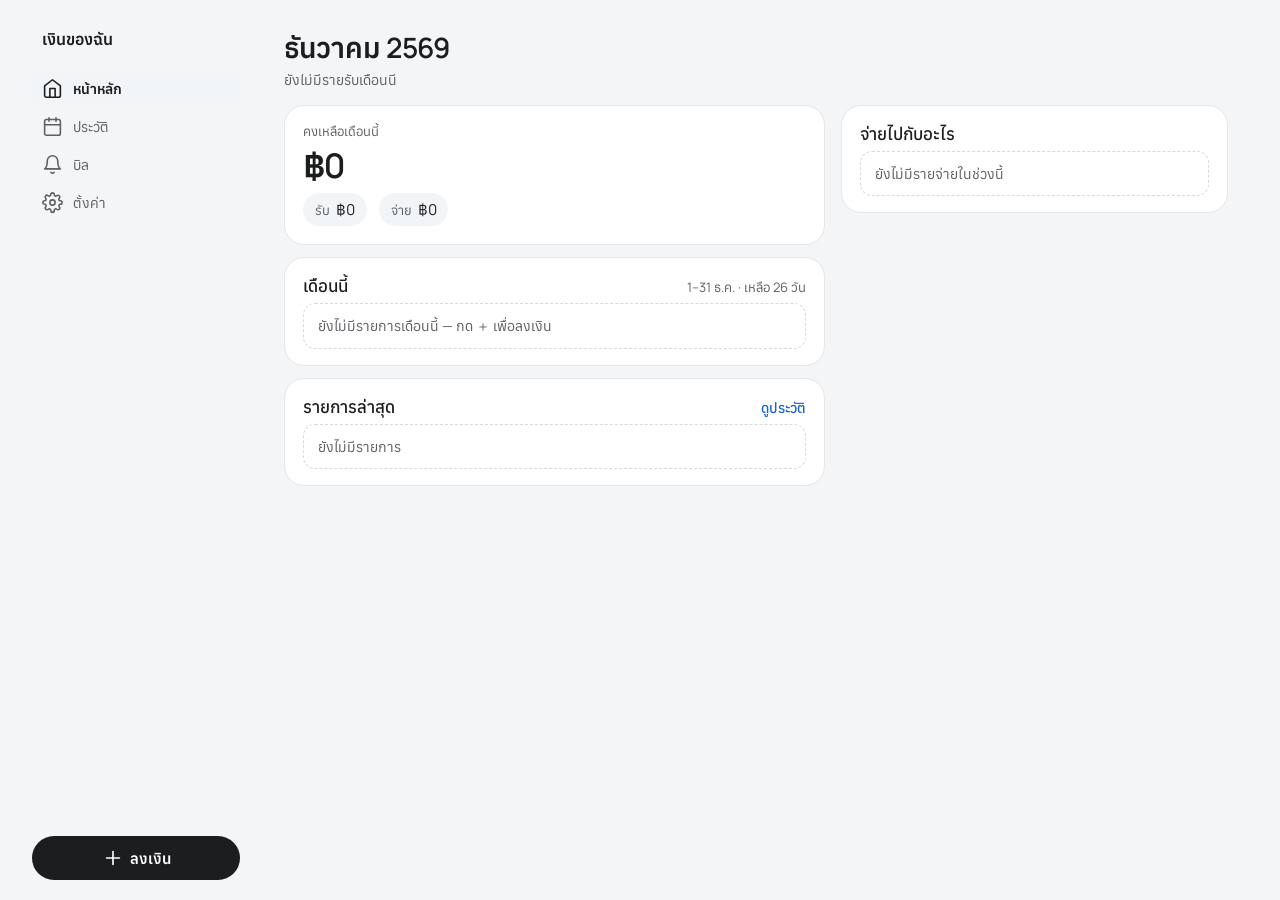
==== commit 251d93a9: "v0.18: หน้าตาใหม่ทั้งแอปตาม mockup - โทนใหม่: การ์ดขาวขอบมน, Manrope + Anuphan, ปุ่มหลักดำ/ขาว, ชุดส" ====
--- a/web-app/index.html
+++ b/web-app/index.html
@@ -3,7 +3,7 @@
 <head>
 <meta charset="UTF-8">
 <meta name="viewport" content="width=device-width, initial-scale=1.0, viewport-fit=cover, maximum-scale=1">
-<meta name="theme-color" content="#0E1613">
+<meta name="theme-color" content="#000000">
 <meta name="apple-mobile-web-app-capable" content="yes">
 <meta name="apple-mobile-web-app-status-bar-style" content="black-translucent">
 <meta name="apple-mobile-web-app-title" content="Cash Manager">
@@ -13,7 +13,7 @@
 <link rel="icon" href="./icon.svg" type="image/svg+xml">
 <link rel="preconnect" href="https://fonts.googleapis.com">
 <link rel="preconnect" href="https://fonts.gstatic.com" crossorigin>
-<link href="https://fonts.googleapis.com/css2?family=IBM+Plex+Sans+Thai:wght@400;500;600;700&family=Lexend:wght@400;500;600;700&family=Manrope:wght@400;500;600;700;800&display=swap" rel="stylesheet">
+<link href="https://fonts.googleapis.com/css2?family=Manrope:wght@400;500;600;700&family=Anuphan:wght@400;500;600;700&display=swap" rel="stylesheet">
 <link rel="stylesheet" href="./css/styles.css">
 </head>
 <body>
@@ -66,8 +66,6 @@
 <div class="app">
   <!-- ท้องฟ้าดวงดาว (แสดงเฉพาะชุดสี "ดวงดาว") -->
   <div class="sky" aria-hidden="true">
-    <div class="neb neb1"></div>
-    <div class="neb neb2"></div>
     <span class="tw tw1">✦</span>
     <span class="tw tw2">✧</span>
     <span class="tw tw3">✧</span>
@@ -113,6 +111,7 @@
 </div>
 
 <script src="./js/store.js"></script>
+<script src="./js/fx.js"></script>
 <script src="./js/app.js"></script>
 </body>
 </html>
--- a/web-app/css/styles.css
+++ b/web-app/css/styles.css
@@ -1,47 +1,58 @@
 /* ===========================================================
-   เงินของฉัน — styles.css
-   ธีมสว่าง/มืดผ่าน [data-theme] บน <html>
+   เงินของฉัน — styles.css  (v0.18 หน้าตาใหม่ ตาม design/mockup-v2.html)
+   สองแกน: [data-palette=default|star] × [data-theme=light|dark] บน <html>
+   หลักการ: การ์ดขาว/เทาเรียบ ไม่มีเงา, ปุ่มหลักสีดำ(สว่าง)/ขาว(มืด),
+   สีอยู่บนข้อมูล — รายจ่ายปกติเป็นสีหมึก, แดงใช้กับสิ่งที่ต้องระวังเท่านั้น
    =========================================================== */
-:root {
-  --base:#0E1613; --surface:#16211E; --surface-hi:#1E2C28; --divider:#26332F;
-  --ink:#ECF1EE; --muted:#8FA39D; --trust:#2DD4BF; --on-trust:#06231F;
-  --income:#34D399; --expense:#FB923C; --danger:#F87171;
-  --page:#080d0b; --shadow:rgba(0,0,0,.5);
-  --font-ui:'IBM Plex Sans Thai',sans-serif; --font-num:'Lexend',sans-serif;
-}
-[data-theme="light"] {
-  --base:#FBF6EE; --surface:#F3ECE0; --surface-hi:#ECE2D2; --divider:#E3D8C6;
-  --ink:#2A241C; --muted:#83786A; --trust:#0E9C8C; --on-trust:#FFFFFF;
-  --income:#12996B; --expense:#D9691C; --danger:#D6452B;
-  --page:#E7DDCB; --shadow:rgba(90,70,35,.15);
+:root, [data-theme="light"] {
+  --page:#f3f5f7; --base:#f3f5f7; --surface:#ffffff; --surface-hi:#f2f5f8;
+  --divider:#e6e6e6; --rule:#f1f1f1; --control:#d6d9dd;
+  --ink:#1b1d1f; --muted:#5c6064; --trust:#1d5fd6; --on-trust:#ffffff;
+  --primary:#1b1d1f; --on-primary:#ffffff;
+  --income:#2f7a45; --expense:#c41c29; --danger:#c41c29;
+  --track:#e9edf1; --committed:#a9c6f2;
+  --neg-bg:#ffedea; --neg-ink:#831c1e; --warn-bg:#fffbeb; --warn-ink:#92400e; --ok-bg:#dcfae5; --ok-ink:#04250e;
+  --shadow:rgba(0,0,0,.12);
+  --font-ui:'Manrope','Anuphan',sans-serif; --font-num:'Manrope','Anuphan',sans-serif;
+  color-scheme:light;
+}
+[data-theme="dark"] {
+  --page:#000000; --base:#000000; --surface:#111111; --surface-hi:#1a1a1a;
+  --divider:#262626; --rule:#1a1a1a; --control:#444444;
+  --ink:#ffffff; --muted:#b4b4b4; --trust:#6b9cf0; --on-trust:#000000;
+  --primary:#ffffff; --on-primary:#000000;
+  --income:#3fc07a; --expense:#e5566f; --danger:#e5566f;
+  --track:#222222; --committed:#2f4f86;
+  --neg-bg:#2c1a20; --neg-ink:#ff9aa8; --warn-bg:#2a2010; --warn-ink:#f5c46b; --ok-bg:#172a1d; --ok-ink:#3fc07a;
+  --shadow:rgba(0,0,0,.5);
+  color-scheme:dark;
 }
 
 /* ===========================================================
-   ชุดสี "ดวงดาว" (Starry Night) — เลือกได้ในตั้งค่า > ชุดสี
-   ทำงานสองแกน: [data-palette="star"] × [data-theme=light|dark]
+   ชุดสี "ดวงดาว" — กลางคืน (dark) / กลางวัน (light)
    =========================================================== */
-[data-palette="star"] {                 /* star · โหมดกลางคืน (default) */
-  --base:#0B1730; --surface:rgba(255,255,255,.06); --surface-hi:#1A2745;
-  --divider:rgba(255,255,255,.14);
+[data-palette="star"][data-theme="dark"] {
+  --page:#060B18; --base:#0B1730; --surface:#13213F; --surface-hi:#1A2745;
+  --divider:#24365F; --rule:#1C2C50; --control:#3A5084;
   --ink:#F5F7FF; --muted:#9FB3DE; --trust:#FFC200; --on-trust:#10254B;
-  --income:#34D399; --expense:#FB923C; --danger:#F87171;
-  --page:#060B18; --shadow:rgba(0,0,0,.45);
+  --primary:#FFC200; --on-primary:#10254B;
+  --income:#34D399; --expense:#F87171; --danger:#F87171;
+  --track:#22325A; --committed:#6FD3E8;
+  --neg-bg:#3A1C2A; --neg-ink:#FFB3B3; --warn-bg:#33290F; --warn-ink:#FFD866; --ok-bg:#123A2C; --ok-ink:#34D399;
   --comet:#6FD3E8;
-  --font-ui:'Manrope','IBM Plex Sans Thai',sans-serif;
-}
-[data-palette="star"][data-theme="light"] {   /* star · โหมดกลางวัน */
-  --base:#EAF2FB; --surface:rgba(255,255,255,.85); --surface-hi:#DCEBFB;
-  --divider:#CFE0F5;
-  --ink:#10254B; --muted:#5B6E99; --trust:#E8A800; --on-trust:#10254B;
-  --income:#12996B; --expense:#D9691C; --danger:#D6452B;
-  --page:#DCEBFB; --shadow:rgba(16,37,75,.10);
+}
+[data-palette="star"][data-theme="light"] {
+  --page:#DCEBFB; --base:#EAF2FB; --surface:#FFFFFF; --surface-hi:#F2F7FD;
+  --divider:#CFE0F5; --rule:#E3EDF9; --control:#B8CDEB;
+  --ink:#10254B; --muted:#5B6E99; --trust:#B07F00; --on-trust:#FFFFFF;
+  --primary:#10254B; --on-primary:#FFFFFF;
+  --income:#0E7A55; --expense:#C41C29; --danger:#C41C29;
+  --track:#DCEBFB; --committed:#368ACE;
+  --neg-bg:#FFE9E4; --neg-ink:#8A2414; --warn-bg:#FFF6D6; --warn-ink:#7A5300; --ok-bg:#DCFAE5; --ok-ink:#04250e;
   --comet:#368ACE;
-  --font-ui:'Manrope','IBM Plex Sans Thai',sans-serif;
-}
-
-/* พื้นหลังท้องฟ้า: ไล่เฉดน้ำเงิน + จุดดาวสองชั้น (บนตัวแอป) */
+}
+/* พื้นหลังท้องฟ้า: ไล่เฉด + จุดดาวสองชั้น */
 [data-palette="star"] .app {
-  background-color:var(--base);
   background-image:
     linear-gradient(180deg,#0A1226 0%,#132A56 55%,#0B275D 100%),
     radial-gradient(circle, rgba(255,255,255,.55) 1px, transparent 1.6px),
@@ -56,52 +67,26 @@
     radial-gradient(circle, rgba(16,37,75,.14) 1px, transparent 1.6px),
     radial-gradient(circle, rgba(16,37,75,.10) 1.2px, transparent 2px);
 }
-/* appbar/nav โปร่งให้ท้องฟ้าทะลุ + เบลอแบบกระจก */
-[data-palette="star"] .appbar { background:transparent; backdrop-filter:blur(6px); }
-[data-palette="star"] .nav { backdrop-filter:blur(10px); }
-[data-palette="star"] .card,
-[data-palette="star"] .sheet,
-[data-palette="star"] .bill { backdrop-filter:blur(10px); }
-
-/* ชั้นตกแต่ง: เนบิวลา + ดาวกระพริบ (โชว์เฉพาะชุดสีดวงดาว, อยู่หลังเนื้อหา) */
+[data-palette="star"] .appbar { background:transparent; }
+/* ดาวกระพริบ (โชว์เฉพาะชุดสีดวงดาว, อยู่หลังเนื้อหา) */
 .sky { display:none; }
-[data-palette="star"] .sky {
-  display:block; position:absolute; inset:0; overflow:hidden;
-  pointer-events:none; z-index:0;
-}
+[data-palette="star"] .sky { display:block; position:absolute; inset:0; overflow:hidden; pointer-events:none; z-index:0; }
 [data-palette="star"] .screen { position:relative; z-index:1; }
-.sky .neb { position:absolute; border-radius:50%; filter:blur(70px); }
-.sky .neb1 { top:-120px; right:-120px; width:280px; height:280px; background:rgba(255,194,0,.12); }
-.sky .neb2 { bottom:40px; left:-140px; width:300px; height:300px; background:rgba(111,211,232,.16); }
-[data-palette="star"][data-theme="light"] .sky .neb1 { background:rgba(54,138,206,.16); }
-[data-palette="star"][data-theme="light"] .sky .neb2 { background:rgba(232,168,0,.12); }
 .sky .tw { position:absolute; line-height:1; }
-.sky .tw1 { top:96px; right:26px; font-size:22px; color:var(--trust); text-shadow:0 0 18px rgba(255,194,0,.5); animation:twinkle 2.4s ease-in-out infinite; }
-.sky .tw2 { top:78px; right:58px; font-size:12px; color:var(--comet); text-shadow:0 0 14px rgba(111,211,232,.45); animation:twinkle 3.1s ease-in-out infinite .4s; }
-.sky .tw3 { top:210px; left:26px; font-size:13px; color:var(--comet); text-shadow:0 0 14px rgba(111,211,232,.45); animation:twinkle 2.8s ease-in-out infinite .9s; }
+.sky .tw1 { top:96px; right:26px; font-size:22px; color:var(--trust); animation:twinkle 2.4s ease-in-out infinite; }
+.sky .tw2 { top:78px; right:58px; font-size:12px; color:var(--comet); animation:twinkle 3.1s ease-in-out infinite .4s; }
+.sky .tw3 { top:210px; left:26px; font-size:13px; color:var(--comet); animation:twinkle 2.8s ease-in-out infinite .9s; }
 @keyframes twinkle { 0%,100% { opacity:.35; transform:scale(.85); } 50% { opacity:1; transform:scale(1.1); } }
-
-/* ปรับ accent สีทองให้เข้าชุด (จากเดิมที่ hardcode สีเขียว teal) */
-[data-palette="star"] .seg.on-trust,
-[data-palette="star"] .chip.sel,
-[data-palette="star"] .cchip.on,
-[data-palette="star"] .mode-tabs button.on,
-[data-palette="star"] .tax-badge { background:rgba(255,194,0,.16); }
-[data-palette="star"] .fab { box-shadow:0 10px 26px rgba(255,194,0,.38); }
-[data-palette="star"] .progress > span { background:var(--trust); }
-
-@media (prefers-reduced-motion: reduce) {
-  .sky .tw { animation:none; }
-}
+@media (prefers-reduced-motion: reduce) { .sky .tw { animation:none; } }
 
 * { box-sizing:border-box; margin:0; padding:0; }
 html, body { height:100%; }
 body {
   background:var(--page); color:var(--ink); font-family:var(--font-ui);
-  transition:background .2s;
-}
-.num { font-family:var(--font-num); font-feature-settings:"tnum" 1; letter-spacing:-.02em; }
-svg.i { width:22px; height:22px; fill:none; stroke:currentColor; stroke-width:2; stroke-linecap:round; stroke-linejoin:round; }
+  -webkit-font-smoothing:antialiased; transition:background .2s;
+}
+.num { font-family:var(--font-num); font-variant-numeric:tabular-nums; letter-spacing:-.01em; }
+svg.i { width:22px; height:22px; fill:none; stroke:currentColor; stroke-width:1.8; stroke-linecap:round; stroke-linejoin:round; }
 svg.i.sm { width:16px; height:16px; }
 svg.i.lg { width:26px; height:26px; }
 button { font-family:inherit; }
@@ -110,7 +95,6 @@
 .app {
   max-width:440px; margin:0 auto; height:100vh; height:100dvh; background:var(--base);
   position:relative; display:flex; flex-direction:column; overflow:hidden;
-  box-shadow:0 0 60px var(--shadow);
 }
 
 .appbar {
@@ -118,7 +102,7 @@
   padding:calc(env(safe-area-inset-top) + 20px) 20px 12px;
   position:sticky; top:0; background:var(--base); z-index:6;
 }
-.appbar h1 { font-size:18px; font-weight:600; }
+.appbar h1 { font-size:22px; font-weight:600; letter-spacing:-.01em; }
 .appbar .back { display:flex; align-items:center; gap:6px; }
 .icon-btn {
   color:var(--muted); width:44px; height:44px; display:grid; place-items:center;
@@ -126,67 +110,57 @@
 }
 .icon-btn:hover { background:var(--surface); }
 
-.screen { flex:1; overflow-y:auto; padding:0 20px 96px; -webkit-overflow-scrolling:touch; }
+.screen { flex:1; overflow-y:auto; padding:0 16px 24px; -webkit-overflow-scrolling:touch; }
 .screen[hidden] { display:none; }
 
 /* ---------- hero ---------- */
-.hero-label { color:var(--muted); font-size:15px; margin-top:4px; }
-.hero-amount { display:flex; align-items:baseline; gap:6px; margin-top:2px; }
-.hero-amount .baht { font-size:30px; color:var(--muted); font-weight:500; }
-.hero-amount .val { font-size:50px; font-weight:700; line-height:1.05; }
+.hero-label { color:var(--muted); font-size:14px; }
+.hero-amount { display:flex; align-items:baseline; gap:2px; margin:2px 0 6px; }
+.hero-amount .baht { font-size:34px; font-weight:600; }
+.hero-amount .val { font-size:34px; font-weight:600; line-height:1.15; letter-spacing:-.02em; }
+.hero-amount .dec { font-size:20px; color:var(--muted); font-weight:500; }
 .hero-amount .val.neg { color:var(--expense); }
 .pills { display:flex; gap:12px; margin-top:14px; }
-.pill { background:var(--surface); border-radius:12px; padding:8px 12px; display:flex; align-items:center; gap:6px; font-size:13px; color:var(--muted); }
+.pill { background:var(--surface-hi); border-radius:999px; padding:6px 12px; display:flex; align-items:center; gap:6px; font-size:13px; color:var(--muted); }
 .pill .num { font-size:15px; color:var(--ink); }
 .pill.inc svg { color:var(--income); } .pill.exp svg { color:var(--expense); }
 
-.card { background:var(--surface); border-radius:16px; padding:16px; margin-top:16px; }
-.section { color:var(--muted); font-size:14px; font-weight:600; margin:22px 2px 8px; display:flex; justify-content:space-between; align-items:center; }
-.section a, .link { color:var(--trust); font-size:13px; font-weight:500; text-decoration:none; cursor:pointer; background:none; border:none; }
+.card { background:var(--surface); border:1px solid var(--divider); border-radius:20px; padding:16px 18px; margin-top:12px; }
+.section { color:var(--ink); font-size:17px; font-weight:500; margin:22px 2px 8px; display:flex; justify-content:space-between; align-items:baseline; }
+.section a, .link { color:var(--trust); font-size:14px; font-weight:500; text-decoration:none; cursor:pointer; background:none; border:none; font-family:inherit; }
 
 .empty { text-align:center; color:var(--muted); font-size:14px; padding:28px 10px; }
 
-/* ---------- donut ---------- */
-.donut-row { display:flex; gap:16px; align-items:center; }
-.donut { width:104px; height:104px; border-radius:50%; flex:none; display:grid; place-items:center; position:relative; }
-.donut::after { content:""; width:58px; height:58px; border-radius:50%; background:var(--surface); }
-.donut .mid { position:absolute; text-align:center; }
-.donut .mid .k { font-size:10px; color:var(--muted); }
-.donut .mid .v { font-size:15px; }
-.legend { flex:1; display:flex; flex-direction:column; gap:6px; }
-.legend .cap { color:var(--muted); font-size:13px; margin-bottom:2px; }
-.legend .l { display:flex; align-items:center; gap:8px; font-size:13px; }
-.legend .sw { width:10px; height:10px; border-radius:50%; flex:none; }
-.legend .name { flex:1; color:var(--ink); overflow:hidden; text-overflow:ellipsis; white-space:nowrap; }
-.legend .pct { color:var(--muted); font-size:12px; }
-
 /* ---------- rows ---------- */
-.rowitem { display:flex; align-items:center; gap:12px; padding:10px 4px; }
+.rowitem { display:flex; align-items:center; gap:12px; padding:10px 0; min-height:56px; }
 .rowitem.tap { cursor:pointer; }
-.avatar { width:40px; height:40px; border-radius:50%; background:var(--surface-hi); display:grid; place-items:center; flex:none; }
+.avatar { width:40px; height:40px; border-radius:12px; background:color-mix(in srgb, currentColor 15%, var(--surface)); display:grid; place-items:center; flex:none; }
+.avatar svg.i { width:20px; height:20px; }
 .rowitem .body { flex:1; min-width:0; }
-.rowitem .body .t { font-size:15px; white-space:nowrap; overflow:hidden; text-overflow:ellipsis; }
+.rowitem .body .t { font-size:15px; font-weight:500; white-space:nowrap; overflow:hidden; text-overflow:ellipsis; }
 .rowitem .body .s { color:var(--muted); font-size:13px; margin-top:1px; }
-.amt { display:flex; align-items:center; gap:3px; font-size:16px; }
-.amt.inc { color:var(--income); } .amt.exp { color:var(--expense); }
+.amt { display:flex; align-items:center; gap:3px; font-size:15px; font-weight:600; white-space:nowrap; }
+.amt.inc { color:var(--income); } .amt.exp { color:var(--ink); }
+.amt svg.i { display:none; }
 
 /* ---------- bill ---------- */
-.bill { background:var(--surface); border-radius:16px; padding:12px 14px; display:flex; align-items:center; gap:12px; margin-top:8px; }
+.bill { background:var(--surface); border:1px solid var(--divider); border-radius:16px; padding:12px 14px; display:flex; align-items:center; gap:12px; margin-top:8px; }
 .bill .info { flex:1; min-width:0; }
 .bill .info .t { font-weight:600; font-size:15px; }
 .bill .info .s { font-size:13px; margin-top:2px; }
 .s-warn { color:var(--expense); } .s-ok { color:var(--income); } .s-mut { color:var(--muted); }
-.btn-pay { background:var(--trust); color:var(--on-trust); border:none; cursor:pointer; height:40px; padding:0 14px; border-radius:11px; font-weight:600; font-size:14px; flex:none; }
-.btn-pay.undo { background:var(--surface-hi); color:var(--muted); }
-.btn-pay[disabled] { background:var(--surface-hi); color:var(--muted); cursor:default; }
+.btn-pay { background:var(--surface); color:var(--ink); border:1px solid var(--control); cursor:pointer; height:36px; padding:0 14px; border-radius:999px; font-weight:500; font-size:14px; flex:none; font-family:inherit; white-space:nowrap; }
+.btn-pay:active, .btn-primary:active, .save:active, .key:active { transform:scale(.97); }
+.btn-pay.undo { color:var(--muted); }
+.btn-pay[disabled] { color:var(--muted); opacity:.6; cursor:default; }
 
 /* ---------- ติ๊กเลือกหลายรายการ (หน้าหนี้) ---------- */
 .cbox {
   width:24px; height:24px; border-radius:8px; flex:none; display:grid; place-items:center;
   border:2px solid var(--divider); color:transparent; background:transparent; transition:background .12s, border-color .12s;
 }
-.cbox.on { background:var(--trust); border-color:var(--trust); color:var(--on-trust); }
-.cbox.part { border-color:var(--trust); color:var(--trust); }
+.cbox.on { background:var(--primary); border-color:var(--primary); color:var(--on-primary); }
+.cbox.part { border-color:var(--ink); color:var(--ink); }
 .cbox.lock { border-style:dashed; opacity:.6; }
 .card.tap { cursor:pointer; }
 .selbar {
@@ -197,121 +171,132 @@
 .selbar .txt { flex:1; min-width:0; font-size:14px; color:var(--muted); }
 .selbar .txt b { color:var(--ink); font-size:16px; }
 
-/* ---------- fab + nav ---------- */
-.fab {
-  position:fixed; left:50%; transform:translateX(calc(220px - 100% - 4px)); bottom:80px;
-  background:var(--trust); color:var(--on-trust); border:none; cursor:pointer; height:52px; padding:0 22px;
-  border-radius:26px; font-weight:600; font-size:16px; display:flex; align-items:center; gap:8px;
-  box-shadow:0 8px 24px rgba(45,212,191,.35); z-index:7;
-}
-@media (max-width:459px){ .fab{ left:auto; right:20px; transform:none; } }
+/* ---------- nav ล่าง + ปุ่ม ＋ ตรงกลาง (มือถือ) ---------- */
+.fab { display:none; }   /* มือถือใช้ปุ่ม ＋ ในเมนูล่างแทน, จอกว้างโชว์ในแถบซ้าย */
 .nav {
   position:sticky; bottom:0; left:0; right:0; height:calc(64px + env(safe-area-inset-bottom));
-  padding-bottom:env(safe-area-inset-bottom);
+  padding:0 12px env(safe-area-inset-bottom);
   background:var(--surface); border-top:1px solid var(--divider); display:flex; align-items:center; z-index:6;
 }
-.nav button { flex:1; display:flex; flex-direction:column; align-items:center; gap:2px; color:var(--muted); font-size:11px; background:none; border:none; cursor:pointer; padding:8px 0; }
-.nav button.on { color:var(--trust); }
+.nav button { flex:1; display:flex; flex-direction:column; align-items:center; gap:2px; color:var(--muted); font-size:12px; background:none; border:none; cursor:pointer; padding:8px 0; font-family:inherit; min-height:48px; justify-content:center; }
+.nav button svg.i { width:21px; height:21px; }
+.nav button.on { color:var(--ink); font-weight:600; }
+.nav .nav-add { flex:none; width:52px; height:52px; min-height:0; margin:0 6px; border-radius:50%; background:var(--primary); color:var(--on-primary); padding:0; }
+.nav .nav-add svg.i { width:24px; height:24px; stroke-width:2.2; }
+.nav .nav-add[hidden] { display:none; }
 
 /* ---------- bottom sheet / modal ---------- */
-.sheet-dim { position:fixed; inset:0; background:rgba(0,0,0,.55); display:flex; flex-direction:column; justify-content:flex-end; z-index:20; }
+.sheet-dim { position:fixed; inset:0; background:rgba(0,0,0,.45); display:flex; flex-direction:column; justify-content:flex-end; z-index:20; }
 .sheet-dim[hidden] { display:none; }
-.sheet { background:var(--surface-hi); border-radius:24px 24px 0 0; padding:16px 20px calc(22px + env(safe-area-inset-bottom)); max-width:440px; width:100%; margin:0 auto; max-height:94vh; overflow-y:auto; }
-.grab { width:40px; height:4px; background:var(--divider); border-radius:2px; margin:0 auto 14px; }
-
-.toggle { background:var(--surface); border-radius:12px; padding:4px; display:flex; gap:4px; }
-.seg { flex:1; height:44px; border-radius:9px; display:grid; place-items:center; font-weight:600; font-size:15px; color:var(--muted); cursor:pointer; border:none; background:none; }
-.seg.on-exp { background:rgba(251,146,60,.18); color:var(--expense); }
-.seg.on-inc { background:rgba(52,211,153,.18); color:var(--income); }
-.seg.on-trust { background:rgba(45,212,191,.18); color:var(--trust); }
-
-.amount-big { display:flex; justify-content:center; align-items:baseline; gap:8px; margin:20px 0 8px; }
-.amount-big .baht { font-size:28px; color:var(--muted); }
-.amount-big .val { font-size:46px; font-weight:700; }
-.amount-big .val.exp { color:var(--expense); } .amount-big .val.inc { color:var(--income); }
+.sheet { background:var(--surface); border-radius:24px 24px 0 0; padding:12px 20px calc(18px + env(safe-area-inset-bottom)); max-width:440px; width:100%; margin:0 auto; max-height:96vh; overflow-y:auto; box-shadow:0 -8px 32px var(--shadow); }
+.grab { width:40px; height:4px; background:var(--control); border-radius:2px; margin:0 auto 12px; }
+
+.toggle { background:var(--surface-hi); border-radius:999px; padding:3px; display:flex; gap:2px; }
+.seg { flex:1; height:38px; border-radius:999px; display:grid; place-items:center; font-weight:500; font-size:15px; color:var(--muted); cursor:pointer; border:none; background:none; font-family:inherit; }
+.seg.on-exp, .seg.on-inc, .seg.on-trust { background:var(--surface); color:var(--ink); font-weight:600; box-shadow:0 1px 2px var(--shadow); }
+
+
+
+.amount-big { display:flex; justify-content:flex-end; align-items:baseline; gap:6px; margin:16px 0 4px; }
+.amount-big .baht { font-size:22px; color:var(--muted); }
+.amount-big .val { font-size:42px; font-weight:600; letter-spacing:-.02em; }
+.amount-big .val.exp { color:var(--ink); } .amount-big .val.inc { color:var(--income); }
 
 .chips { display:flex; gap:8px; overflow-x:auto; padding:6px 0; }
 .chips::-webkit-scrollbar { height:0; }
-.chip { width:80px; flex:none; background:var(--surface); border-radius:12px; padding:10px 4px; display:flex; flex-direction:column; align-items:center; gap:6px; border:1.5px solid transparent; color:var(--muted); cursor:pointer; }
-.chip.sel { border-color:var(--trust); background:rgba(45,212,191,.15); }
+.chip { width:76px; flex:none; background:var(--surface-hi); border-radius:14px; padding:9px 4px; display:flex; flex-direction:column; align-items:center; gap:5px; border:2px solid transparent; color:var(--muted); cursor:pointer; }
+.chip.sel { border-color:var(--ink); background:var(--surface); }
 .chip.sel svg, .chip.sel .nm { color:var(--ink); }
-.chip .nm { font-size:11px; text-align:center; color:inherit; line-height:1.15; }
-.chip.add { border:1.5px dashed var(--divider); justify-content:center; }
+.chip .nm { font-size:12px; text-align:center; color:inherit; line-height:1.2; }
+.chip.add { border:2px dashed var(--control); justify-content:center; background:none; }
 .chip.add svg, .chip.add .nm { color:var(--trust); }
 
-.pad { display:grid; grid-template-columns:repeat(3,1fr); gap:4px; margin-top:10px; }
-.key { height:48px; display:grid; place-items:center; font-family:var(--font-num); font-size:24px; border-radius:12px; cursor:pointer; color:var(--ink); background:none; border:none; }
-.key:active { background:var(--surface); }
-.save { width:100%; height:52px; margin-top:12px; border:none; border-radius:12px; font-weight:600; font-size:16px; cursor:pointer; color:#fff; }
-.save.exp { background:var(--expense); } .save.inc { background:var(--income); }
+.pad { display:grid; grid-template-columns:repeat(3,1fr); gap:8px; margin-top:12px; }
+.key { height:52px; display:grid; place-items:center; font-family:var(--font-num); font-size:22px; font-weight:500; border-radius:14px; cursor:pointer; color:var(--ink); background:var(--surface-hi); border:none; }
+.key:active { background:var(--divider); }
+.save { width:100%; height:52px; margin-top:12px; border:none; border-radius:999px; font-weight:600; font-size:16px; cursor:pointer; color:var(--on-primary); background:var(--primary); font-family:inherit; }
+.save.exp, .save.inc { background:var(--primary); }
 
 /* ---------- form ---------- */
-.field-label { color:var(--muted); font-size:13px; margin:16px 2px 8px; }
-.input { width:100%; background:var(--surface); border:1px solid var(--divider); border-radius:12px; padding:13px 14px; color:var(--ink); font-family:var(--font-ui); font-size:15px; }
+.field-label { color:var(--ink); font-size:14px; font-weight:500; margin:14px 2px 8px; }
+.input { width:100%; background:var(--surface); border:1px solid var(--control); border-radius:12px; padding:12px 14px; color:var(--ink); font-family:var(--font-ui); font-size:15px; min-height:44px; }
 .input.num { font-family:var(--font-num); }
 .input::placeholder { color:var(--muted); }
 .switch-row { display:flex; align-items:center; justify-content:space-between; margin-top:16px; gap:12px; }
 .switch-row .txt .t { font-size:15px; } .switch-row .txt .s { color:var(--muted); font-size:12px; margin-top:2px; }
 .sw-ui { width:44px; height:26px; border-radius:13px; background:var(--divider); position:relative; flex:none; cursor:pointer; border:none; }
-.sw-ui.on { background:var(--trust); }
+.sw-ui.on { background:var(--income); }
 .sw-ui::after { content:""; position:absolute; top:3px; left:3px; width:20px; height:20px; border-radius:50%; background:#fff; transition:.2s; }
 .sw-ui.on::after { left:21px; }
 .wrap-chips { display:flex; flex-wrap:wrap; gap:8px; }
-.cchip { padding:8px 14px; border-radius:20px; background:var(--surface); color:var(--muted); font-size:13px; border:1px solid transparent; cursor:pointer; display:inline-flex; align-items:center; gap:6px; }
-.cchip.on { background:rgba(45,212,191,.20); color:var(--ink); border-color:var(--trust); }
-.cchip.add { border:1px dashed var(--divider); color:var(--trust); }
+.cchip { padding:0 14px; height:36px; border-radius:999px; background:var(--surface); color:var(--ink); font-size:14px; border:1px solid var(--control); cursor:pointer; display:inline-flex; align-items:center; gap:6px; white-space:nowrap; }
+.cchip.on { background:var(--primary); color:var(--on-primary); border-color:var(--primary); }
+.cchip.add { border:1px dashed var(--control); color:var(--trust); }
 .cchip .x { display:inline-flex; align-items:center; font-size:16px; line-height:1; opacity:.8; }
-.btn-primary { width:100%; height:52px; margin-top:20px; border:none; border-radius:12px; background:var(--trust); color:var(--on-trust); font-weight:600; font-size:16px; cursor:pointer; }
-.btn-ghost { width:100%; height:48px; margin-top:10px; border:1px solid var(--divider); border-radius:12px; background:none; color:var(--muted); font-weight:600; font-size:15px; cursor:pointer; }
+.cchip-bal { font-weight:600; font-size:13px; font-variant-numeric:tabular-nums; }
+.cchip.on .cchip-bal.neg { color:inherit; text-decoration:underline; }
+.cchip-bal.neg { color:var(--expense); opacity:1; }
+
+/* บรรทัดยอดคงเหลือในหน้าลงเงิน */
+.bal-line { display:flex; flex-wrap:wrap; justify-content:center; gap:4px 16px; font-size:12.5px;
+  color:var(--muted); margin:-2px 0 12px; font-variant-numeric:tabular-nums; }
+.bal-line:empty { display:none; }
+.bal-seg i { font-style:normal; opacity:.8; }
+.bal-seg em { font-style:normal; opacity:.6; margin:0 1px; }
+.bal-seg b { color:var(--ink); font-weight:600; }
+.bal-seg b.neg { color:var(--expense); }
+.btn-primary { width:100%; height:52px; margin-top:20px; border:none; border-radius:999px; background:var(--primary); color:var(--on-primary); font-weight:600; font-size:16px; cursor:pointer; font-family:inherit; }
+.btn-ghost { width:100%; height:48px; margin-top:10px; border:1px solid var(--control); border-radius:999px; background:var(--surface); color:var(--ink); font-weight:500; font-size:15px; cursor:pointer; font-family:inherit; }
 .range-days { display:grid; grid-template-columns:repeat(auto-fit,minmax(60px,1fr)); gap:6px; }
 
 /* ---------- settings ---------- */
-.set-head { color:var(--muted); font-size:12px; font-weight:600; letter-spacing:.5px; margin:18px 2px 6px; }
+.set-head { color:var(--muted); font-size:13px; font-weight:500; margin:20px 2px 4px; }
 .set-item { display:flex; align-items:center; gap:14px; padding:14px 4px; width:100%; background:none; border:none; text-align:left; cursor:pointer; color:var(--ink); }
-.set-item .ic { color:var(--trust); display:flex; }
+.set-item .ic { color:var(--muted); display:flex; }
 .set-item .body { flex:1; } .set-item .body .t { font-size:15px; } .set-item .body .s { color:var(--muted); font-size:12px; margin-top:2px; }
 .divider { height:1px; background:var(--divider); margin:6px 0; }
 
 /* ---------- changelog (เกี่ยวกับ > มีอะไรใหม่) ---------- */
-.changelog { background:var(--surface); border-radius:14px; padding:12px 14px; margin-top:8px; }
+.changelog { background:var(--surface); border:1px solid var(--divider); border-radius:16px; padding:12px 14px; margin-top:8px; }
 .cl-head { display:flex; align-items:center; gap:8px; margin-bottom:6px; }
-.cl-ver { font-family:var(--font-num); font-size:13px; font-weight:600; color:var(--trust); }
+.cl-ver { font-family:var(--font-num); font-size:13px; font-weight:600; color:var(--ink); }
 .cl-date { font-size:12px; color:var(--muted); }
 .cl-list { list-style:none; display:flex; flex-direction:column; gap:4px; }
 .cl-list li { position:relative; padding-left:16px; font-size:14px; color:var(--ink); line-height:1.45; }
-.cl-list li::before { content:""; position:absolute; left:4px; top:9px; width:5px; height:5px; border-radius:50%; background:var(--trust); }
+.cl-list li::before { content:""; position:absolute; left:4px; top:9px; width:5px; height:5px; border-radius:50%; background:var(--muted); }
 
 /* ---------- manage categories ---------- */
-.cat-row { display:flex; align-items:center; gap:10px; background:var(--surface); border-radius:14px; padding:10px 12px; margin-top:8px; }
+.cat-row { display:flex; align-items:center; gap:10px; background:var(--surface); border:1px solid var(--divider); border-radius:16px; padding:10px 12px; margin-top:8px; }
 .cat-row .nm { flex:1; font-size:15px; }
 .cat-row .act { color:var(--muted); width:36px; height:36px; display:grid; place-items:center; border-radius:10px; background:none; border:none; cursor:pointer; }
 .cat-row .act:hover { background:var(--surface-hi); }
 .cat-row .act.del { color:var(--danger); }
 .cat-row .act:disabled { opacity:.3; cursor:default; }
-.add-btn { width:100%; height:48px; margin-top:12px; border:1.5px dashed var(--divider); border-radius:14px; background:none; color:var(--trust); font-weight:600; font-size:15px; cursor:pointer; display:flex; align-items:center; justify-content:center; gap:8px; }
+.add-btn { width:100%; height:48px; margin-top:12px; border:1px dashed var(--control); border-radius:999px; background:none; color:var(--ink); font-weight:500; font-size:15px; cursor:pointer; display:flex; align-items:center; justify-content:center; gap:8px; font-family:inherit; }
 
 /* ---------- history ---------- */
-.hist-nav { display:flex; align-items:center; justify-content:space-between; background:var(--surface); border-radius:14px; padding:8px 8px; margin-top:8px; }
-.hist-nav .lbl { font-size:16px; font-weight:600; }
+.hist-nav { display:flex; align-items:center; justify-content:space-between; background:var(--surface); border:1px solid var(--divider); border-radius:999px; padding:3px; margin-top:10px; }
+.hist-nav .lbl { font-size:15px; font-weight:500; }
 .hist-nav .icon-btn:disabled { opacity:.3; }
-.mode-tabs { display:flex; gap:6px; margin-top:12px; }
-.mode-tabs button { flex:1; height:38px; border-radius:10px; border:1px solid var(--divider); background:none; color:var(--muted); font-weight:600; font-size:13px; cursor:pointer; }
-.mode-tabs button.on { background:rgba(45,212,191,.15); color:var(--trust); border-color:var(--trust); }
+.mode-tabs { display:flex; gap:2px; margin-top:8px; background:var(--surface-hi); border-radius:999px; padding:3px; }
+.mode-tabs button { flex:1; height:36px; border-radius:999px; border:none; background:none; color:var(--muted); font-weight:500; font-size:14px; cursor:pointer; font-family:inherit; }
+.mode-tabs button.on { background:var(--surface); color:var(--ink); font-weight:600; box-shadow:0 1px 2px var(--shadow); }
 .range-row { display:flex; gap:10px; margin-top:12px; }
 .range-row .col { flex:1; }
-.sum-grid { display:flex; gap:10px; margin-top:14px; }
-.sum-card { flex:1; background:var(--surface); border-radius:14px; padding:12px 14px; }
-.sum-card .k { color:var(--muted); font-size:12px; }
-.sum-card .v { font-size:20px; margin-top:4px; font-weight:600; }
-.sum-card.inc .v { color:var(--income); } .sum-card.exp .v { color:var(--expense); }
+.sum-grid { display:flex; margin-top:12px; background:var(--surface); border:1px solid var(--divider); border-radius:20px; padding:14px 0; }
+.sum-card { flex:1; padding:0 16px; border-left:1px solid var(--divider); }
+.sum-card:first-child { border-left:0; }
+.sum-card .k { color:var(--muted); font-size:13px; }
+.sum-card .v { font-size:20px; margin-top:2px; font-weight:600; }
+.sum-card.inc .v { color:var(--income); } .sum-card.exp .v { color:var(--ink); }
 
 /* ---------- toast + update banner ---------- */
-.toast { position:fixed; left:50%; bottom:96px; transform:translateX(-50%); background:var(--ink); color:var(--base); padding:11px 18px; border-radius:22px; font-size:14px; font-weight:500; z-index:60; opacity:0; transition:opacity .2s, transform .2s; pointer-events:none; white-space:nowrap; }
+.toast { position:fixed; left:50%; bottom:88px; transform:translateX(-50%); background:var(--primary); color:var(--on-primary); padding:11px 18px; border-radius:999px; font-size:14px; font-weight:500; z-index:60; opacity:0; transition:opacity .2s, transform .2s; pointer-events:none; white-space:nowrap; }
 .toast.show { opacity:1; transform:translateX(-50%) translateY(-4px); }
-.update-banner { position:fixed; left:16px; right:16px; bottom:80px; max-width:408px; margin:0 auto; background:var(--trust); color:var(--on-trust); border-radius:14px; padding:12px 14px; display:flex; align-items:center; gap:12px; z-index:40; box-shadow:0 8px 24px var(--shadow); }
+.update-banner { position:fixed; left:16px; right:16px; bottom:80px; max-width:408px; margin:0 auto; background:var(--primary); color:var(--on-primary); border-radius:16px; padding:12px 14px; display:flex; align-items:center; gap:12px; z-index:40; box-shadow:0 8px 24px var(--shadow); }
 .update-banner[hidden] { display:none; }
 .update-banner .txt { flex:1; font-size:14px; font-weight:600; }
-.update-banner button { background:var(--on-trust); color:var(--trust); border:none; border-radius:10px; padding:8px 14px; font-weight:700; font-size:13px; cursor:pointer; }
+.update-banner button { background:var(--on-primary); color:var(--primary); border:none; border-radius:999px; padding:8px 14px; font-weight:700; font-size:13px; cursor:pointer; }
 
 /* install banner */
 .install-banner { position:fixed; left:16px; right:16px; bottom:80px; max-width:408px; margin:0 auto;
@@ -322,22 +307,22 @@
 .install-banner .txt { flex:1; display:flex; flex-direction:column; line-height:1.3; }
 .install-banner .txt b { font-size:14px; }
 .install-banner .txt span { font-size:12px; color:var(--muted); }
-.install-banner .go { background:var(--trust); color:var(--on-trust); border:none; border-radius:10px; padding:9px 16px; font-weight:700; font-size:14px; cursor:pointer; flex:none; }
+.install-banner .go { background:var(--primary); color:var(--on-primary); border:none; border-radius:999px; padding:9px 16px; font-weight:700; font-size:14px; cursor:pointer; flex:none; }
 .install-banner .x { background:none; border:none; color:var(--muted); font-size:16px; cursor:pointer; padding:4px 6px; flex:none; }
 
 /* install steps (iOS sheet) */
 .step { display:flex; gap:12px; align-items:flex-start; padding:12px 2px; }
-.step .n { width:26px; height:26px; border-radius:50%; background:var(--trust); color:var(--on-trust); font-weight:700; font-size:14px; display:grid; place-items:center; flex:none; font-family:var(--font-num); }
+.step .n { width:26px; height:26px; border-radius:50%; background:var(--primary); color:var(--on-primary); font-weight:700; font-size:14px; display:grid; place-items:center; flex:none; font-family:var(--font-num); }
 .step .d { flex:1; font-size:15px; padding-top:2px; }
 .step .d small { color:var(--muted); font-size:13px; }
 
 /* ---------- theme toggle (settings inline) ---------- */
-.seg-sm { height:34px; padding:0 14px; font-size:13px; flex:none; border-radius:9px; }
+.seg-sm { height:32px; padding:0 12px; font-size:13px; flex:none; border-radius:999px; }
 
 /* ---------- wallets / debt ---------- */
 .wallet-bal { font-weight:600; font-size:16px; }
-.badge { font-size:11px; padding:2px 8px; border-radius:10px; background:var(--surface-hi); color:var(--muted); font-family:var(--font-ui); }
-.progress { height:6px; background:var(--surface-hi); border-radius:3px; margin-top:10px; overflow:hidden; }
+.badge { font-size:12px; padding:1px 8px; border-radius:999px; background:var(--surface-hi); color:var(--muted); font-family:var(--font-ui); font-weight:500; white-space:nowrap; }
+.progress { height:6px; background:var(--track); border-radius:3px; margin-top:10px; overflow:hidden; }
 .progress > span { display:block; height:100%; background:var(--trust); border-radius:3px; }
 .pay-row { display:flex; align-items:center; gap:8px; padding:8px 2px; font-size:14px; color:var(--ink); }
 .pay-row svg { color:var(--income); flex:none; }
@@ -351,25 +336,42 @@
 .grab { cursor:pointer; }
 @keyframes savedPop { 0% { transform:scale(1); } 35% { transform:scale(1.18); } 100% { transform:scale(1); } }
 .amount-big.saved .val { animation:savedPop .4s ease; }
-@keyframes ringPulse { 0% { box-shadow:0 0 0 0 rgba(45,212,191,.5); } 100% { box-shadow:0 0 0 14px rgba(45,212,191,0); } }
+@keyframes ringPulse { 0% { box-shadow:0 0 0 0 color-mix(in srgb, var(--primary) 40%, transparent); } 100% { box-shadow:0 0 0 14px transparent; } }
 .save.saved { animation:ringPulse .5s ease; }
 @media (prefers-reduced-motion: reduce) {
   .sheet-dim.anim, .sheet-dim.anim .sheet, .amount-big.saved .val, .save.saved { animation:none; }
 }
 
 /* ---------- tax screen ---------- */
-.tax-hero { background:var(--surface-hi); border-radius:20px; padding:20px; margin-top:14px; text-align:center; }
-.tax-hero.has-tax { background:linear-gradient(135deg,#1e1b30,#2d1f3d); }
-[data-theme="light"] .tax-hero.has-tax { background:linear-gradient(135deg,#ede9fe,#f3e8ff); }
+.tax-hero { background:var(--surface); border:1px solid var(--divider); border-radius:20px; padding:20px; margin-top:12px; text-align:center; }
+
+
 .tax-label { font-size:13px; color:var(--muted); margin-bottom:6px; }
-.tax-amount { font-size:32px; font-weight:700; color:var(--ink); }
-.tax-hero.has-tax .tax-amount { color:#c084fc; }
+.tax-amount { font-size:32px; font-weight:600; color:var(--ink); letter-spacing:-.02em; }
+
 .tax-net { font-size:13px; color:var(--muted); margin-top:4px; }
-.tax-rows { background:var(--surface); border-radius:12px; overflow:hidden; margin-top:4px; }
-.tax-row { display:flex; justify-content:space-between; align-items:center; padding:10px 14px; font-size:14px; border-bottom:1px solid var(--divider); }
+.tax-rows { background:var(--surface); border:1px solid var(--divider); border-radius:16px; overflow:hidden; margin-top:4px; }
+.tax-row { display:flex; justify-content:space-between; align-items:center; gap:10px; padding:11px 14px; font-size:14px; border-bottom:1px solid var(--rule); }
 .tax-row:last-child { border-bottom:none; }
+.tax-row > .num { white-space:nowrap; }
 .tax-row.total { font-weight:600; background:var(--surface-hi); }
-.tax-badge { font-size:11px; color:var(--trust); background:rgba(45,212,191,.15); padding:2px 7px; border-radius:10px; margin-left:6px; }
+.tax-badge { font-size:11px; color:var(--ink); background:var(--surface-hi); padding:2px 7px; border-radius:10px; margin-left:6px; }
+
+/* กดกางดูว่ายอดมาจากรายการไหนบ้าง */
+.tax-row.tap { cursor:pointer; -webkit-tap-highlight-color:transparent; }
+.tax-row.tap:active { background:var(--surface-hi); }
+.tax-row .caret { font-size:10px; color:var(--muted); margin-left:6px; display:inline-block; transition:transform .15s; }
+.tax-row.open .caret { transform:rotate(90deg); }
+.tax-row.muted { color:var(--muted); }
+.tax-detail { background:var(--surface-hi); border-bottom:1px solid var(--divider); padding:2px 0; }
+.tax-detail:last-child { border-bottom:none; }
+.tax-di { display:flex; align-items:center; gap:8px; padding:7px 14px 7px 20px; font-size:12.5px; }
+.tax-di .d { color:var(--muted); flex-shrink:0; min-width:52px; }
+.tax-di .m { flex:1; min-width:0; overflow:hidden; text-overflow:ellipsis; white-space:nowrap; }
+.tax-di .m i { color:var(--muted); font-style:normal; }
+.tax-di .a { flex-shrink:0; font-weight:600; }
+.tax-di .a small { display:block; font-weight:400; color:var(--muted); font-size:11px; text-align:right; }
+.tax-di.none { color:var(--muted); justify-content:center; padding:10px; }
 
 /* ===========================================================
    เลย์เอาต์จอกว้าง (PC / แท็บเล็ตแนวนอน ≥900px)
@@ -381,36 +383,38 @@
 
 @media (min-width:900px) {
   .app {
-    max-width:1160px;
+    max-width:1240px;
     display:grid; grid-template-columns:232px minmax(0,1fr);
     grid-template-rows:auto minmax(0,1fr) auto;
     grid-template-areas:"nav appbar" "nav screen" "fab screen";
   }
-  .appbar { grid-area:appbar; position:static; padding:24px 32px 12px; }
-  .appbar h1 { font-size:20px; }
+  .appbar { grid-area:appbar; position:static; padding:28px 32px 8px; }
+  .appbar h1 { font-size:28px; }
   .screen { grid-area:screen; min-height:0; padding:0 32px 48px; }
-  .screen > * { max-width:760px; }
+  .screen > * { max-width:none; }
   .screen > .cols { max-width:none; }
 
   /* nav ล่าง → sidebar ซ้าย */
   .nav {
     grid-area:nav; position:static; height:auto;
     flex-direction:column; align-items:stretch; gap:2px;
-    padding:20px 12px 8px; border-top:none; border-right:1px solid var(--divider);
+    padding:24px 12px 8px; border-top:none; border-right:none; background:transparent;
   }
-  .nav::before { content:"Neko Cash Manager"; font-size:15px; font-weight:700; color:var(--ink); padding:4px 12px 14px; }
-  .nav button { flex:0 0 auto; flex-direction:row; justify-content:flex-start; gap:12px; font-size:14px; padding:11px 12px; border-radius:12px; }
-  .nav button.on { background:rgba(45,212,191,.12); }
-  [data-palette="star"] .nav button.on { background:rgba(255,194,0,.14); }
+  .nav::before { content:"เงินของฉัน"; font-size:16px; font-weight:600; color:var(--ink); padding:4px 10px 18px; }
+  .nav button { flex:0 0 auto; flex-direction:row; justify-content:flex-start; gap:10px; font-size:14px; padding:0 10px; height:36px; min-height:0; border-radius:8px; }
+  .nav button.on { background:var(--surface-hi); }
+  .nav .nav-add { display:none; }
+
 
   /* fab → ปุ่มเต็มแถบซ้ายล่าง */
-  .fab { grid-area:fab; position:static; transform:none; margin:8px 16px 20px; justify-content:center; }
+  .fab { display:flex; grid-area:fab; position:static; transform:none; margin:8px 12px 20px; justify-content:center; background:var(--primary); color:var(--on-primary); border:none; border-radius:999px; height:44px; font-weight:600; font-size:15px; cursor:pointer; align-items:center; gap:6px; font-family:inherit; }
+  .fab[hidden] { display:none; }
 
   /* แถบติ๊กเลือก — อยู่ในคอลัมน์เนื้อหา ไม่ต้องกินเต็มขอบจอ */
   .selbar { margin-left:0; margin-right:0; padding:12px 16px; border-radius:14px 14px 0 0; border:1px solid var(--divider); border-bottom:none; }
 
   /* หน้าหลักแบ่ง 2 คอลัมน์ */
-  .cols { display:grid; grid-template-columns:minmax(0,1.05fr) minmax(0,.95fr); gap:0 28px; align-items:start; }
+  .cols { display:grid; grid-template-columns:minmax(0,7fr) minmax(0,5fr); gap:0 16px; align-items:start; }
   .cols .col { display:block; min-width:0; }
 
   /* แถวหมวดหมู่ → ขึ้นหลายแถวแทนการเลื่อนข้าง (เมาส์เลื่อนแนวนอนลำบาก) */
@@ -418,7 +422,7 @@
 
   /* bottom sheet → ไดอะล็อกกลางจอ */
   .sheet-dim { justify-content:center; align-items:center; padding:32px; }
-  .sheet { border-radius:24px; max-width:520px; max-height:88vh; padding-bottom:22px; }
+  .sheet { border-radius:24px; max-width:480px; max-height:90vh; padding-bottom:20px; }
   .sheet-dim.anim .sheet { animation:sheetPop .22s ease both; }
   .grab { display:none; }
 
@@ -426,3 +430,82 @@
   .update-banner, .install-banner { left:auto; right:24px; bottom:24px; }
 }
 @keyframes sheetPop { from { opacity:0; transform:translateY(16px) scale(.98); } to { opacity:1; transform:none; } }
+
+/* toast ที่มีปุ่ม "ย้อนกลับ" — ต้องกดได้ */
+.toast.has-undo { pointer-events:auto; display:flex; align-items:center; gap:14px; padding:8px 8px 8px 18px; }
+.toast-undo { background:none; border:0; color:inherit; text-decoration:underline; font:inherit; font-weight:700; padding:6px 10px; border-radius:16px; cursor:pointer; }
+
+/* ===========================================================
+   v0.18 — ชิ้นส่วนหน้าหลัก/ประวัติแบบใหม่ (ตาม design/mockup-v2.html)
+   =========================================================== */
+.finding { font-size:14px; color:var(--muted); margin:-2px 2px 4px; }
+.finding b { color:var(--expense); font-weight:600; }
+.muted-sm { font-size:13px; color:var(--muted); font-weight:400; }
+.neg { color:var(--expense) !important; }
+.amt.zero { color:var(--muted); font-weight:500; }
+.amt.neg { color:var(--expense); }
+.empty-box { border:1px dashed var(--control); border-radius:12px; padding:12px 14px; font-size:14px; color:var(--muted); }
+.card.tap { cursor:pointer; }
+.card-h { display:flex; align-items:baseline; justify-content:space-between; gap:8px; margin-bottom:6px; }
+.card-h h2 { font-size:17px; font-weight:500; }
+.card .rowitem + .rowitem { border-top:1px solid var(--rule); }
+.card .hero-amount { margin:0 0 8px; }
+.card .pills { margin:4px 0 2px; flex-wrap:wrap; }
+
+/* กระเป๋าต่างประเทศในการ์ดเงิน */
+.fx-block { margin-top:10px; padding-top:10px; border-top:1px solid var(--divider); }
+.fx-h { display:flex; justify-content:space-between; align-items:baseline; font-size:14px; color:var(--muted); }
+.cap { font-size:13px; color:var(--muted); margin-top:8px; line-height:1.6; }
+.cap b { color:var(--ink); font-weight:600; }
+
+/* แถบ "เดือนนี้": จ่ายแล้ว | บิลรอจ่าย | เหลือ */
+.plan { display:flex; gap:2px; height:14px; border-radius:999px; overflow:hidden; background:var(--track); margin:10px 0 12px; }
+.plan i { display:block; height:100%; }
+.plan .spent, .dot.spent { background:var(--trust); }
+.plan .due, .dot.due { background:var(--committed); }
+.dot.left { background:var(--track); box-shadow:inset 0 0 0 1px var(--control); }
+.plan-legend { display:grid; grid-template-columns:repeat(3,1fr); gap:8px; }
+.plan-legend div { font-size:13px; color:var(--muted); }
+.plan-legend b { display:block; font-size:17px; font-weight:600; color:var(--ink); margin-top:2px; }
+.dot { display:inline-block; width:8px; height:8px; border-radius:50%; margin-right:6px; vertical-align:1px; }
+
+/* บิล */
+.notice { display:flex; align-items:center; gap:8px; padding:10px 12px; border-radius:14px; background:var(--neg-bg); color:var(--neg-ink); font-size:14px; margin:4px 0 6px; }
+.notice b { font-weight:600; }
+.tag { display:inline-block; font-size:12px; font-weight:500; padding:1px 8px; border-radius:999px; white-space:nowrap; margin-top:3px; }
+.tag.neg { background:var(--neg-bg); color:var(--neg-ink); }
+.tag.warn { background:var(--warn-bg); color:var(--warn-ink); }
+.tag.ok { background:var(--ok-bg); color:var(--ok-ink); }
+.bill-row .pay-slot { width:84px; justify-content:center; }
+span.pay-slot { display:inline-block; flex:none; }
+@media (max-width:420px) { .bill-row .pay-slot { width:auto; } .bill-row span.pay-slot { width:0; } }
+
+/* หนี้ (สรุป 3 ช่อง) */
+.split3 { display:grid; grid-template-columns:repeat(3,1fr); }
+.split3 > div { font-size:13px; color:var(--muted); padding:0 12px; border-left:1px solid var(--divider); }
+.split3 > div:first-child { border-left:0; padding-left:0; }
+.split3 b { display:block; font-size:17px; font-weight:600; color:var(--ink); margin:2px 0; }
+
+/* จ่ายไปกับอะไร (หมวดเรียง) */
+.cat-rank { display:flex; align-items:center; gap:12px; padding:8px 0; }
+.cr-body { flex:1; min-width:0; }
+.cr-top { display:flex; justify-content:space-between; gap:8px; font-size:15px; }
+.cr-top > span:first-child { overflow:hidden; text-overflow:ellipsis; white-space:nowrap; }
+.cr-bar { height:3px; border-radius:2px; background:var(--control); margin-top:6px; }
+.cr-bar.top { background:var(--ink); }
+
+/* ประวัติ: หัววัน */
+.day-h { display:flex; justify-content:space-between; font-size:13px; color:var(--muted); padding:12px 0 2px; }
+.day-h:first-of-type { padding-top:2px; }
+.card .day-h + .rowitem { border-top:0; }
+
+/* มือถือ: การ์ดหน้าหลักเรียงเป็นคอลัมน์เดียว — บิล(งานที่ต้องทำ)ขึ้นก่อนเดือนนี้ */
+@media (max-width:899px) {
+  .cols { display:flex !important; flex-direction:column; }
+  .cols .col { display:contents !important; }
+  .o1 { order:1; } .o2 { order:2; } .o3 { order:3; } .o4 { order:5; } .o5 { order:4; } .o6 { order:6; }
+}
+@media (min-width:900px) {
+  .finding { margin:-4px 0 4px; }
+  .cols .col > .card:first-child { margin-top:12px; }
+}
